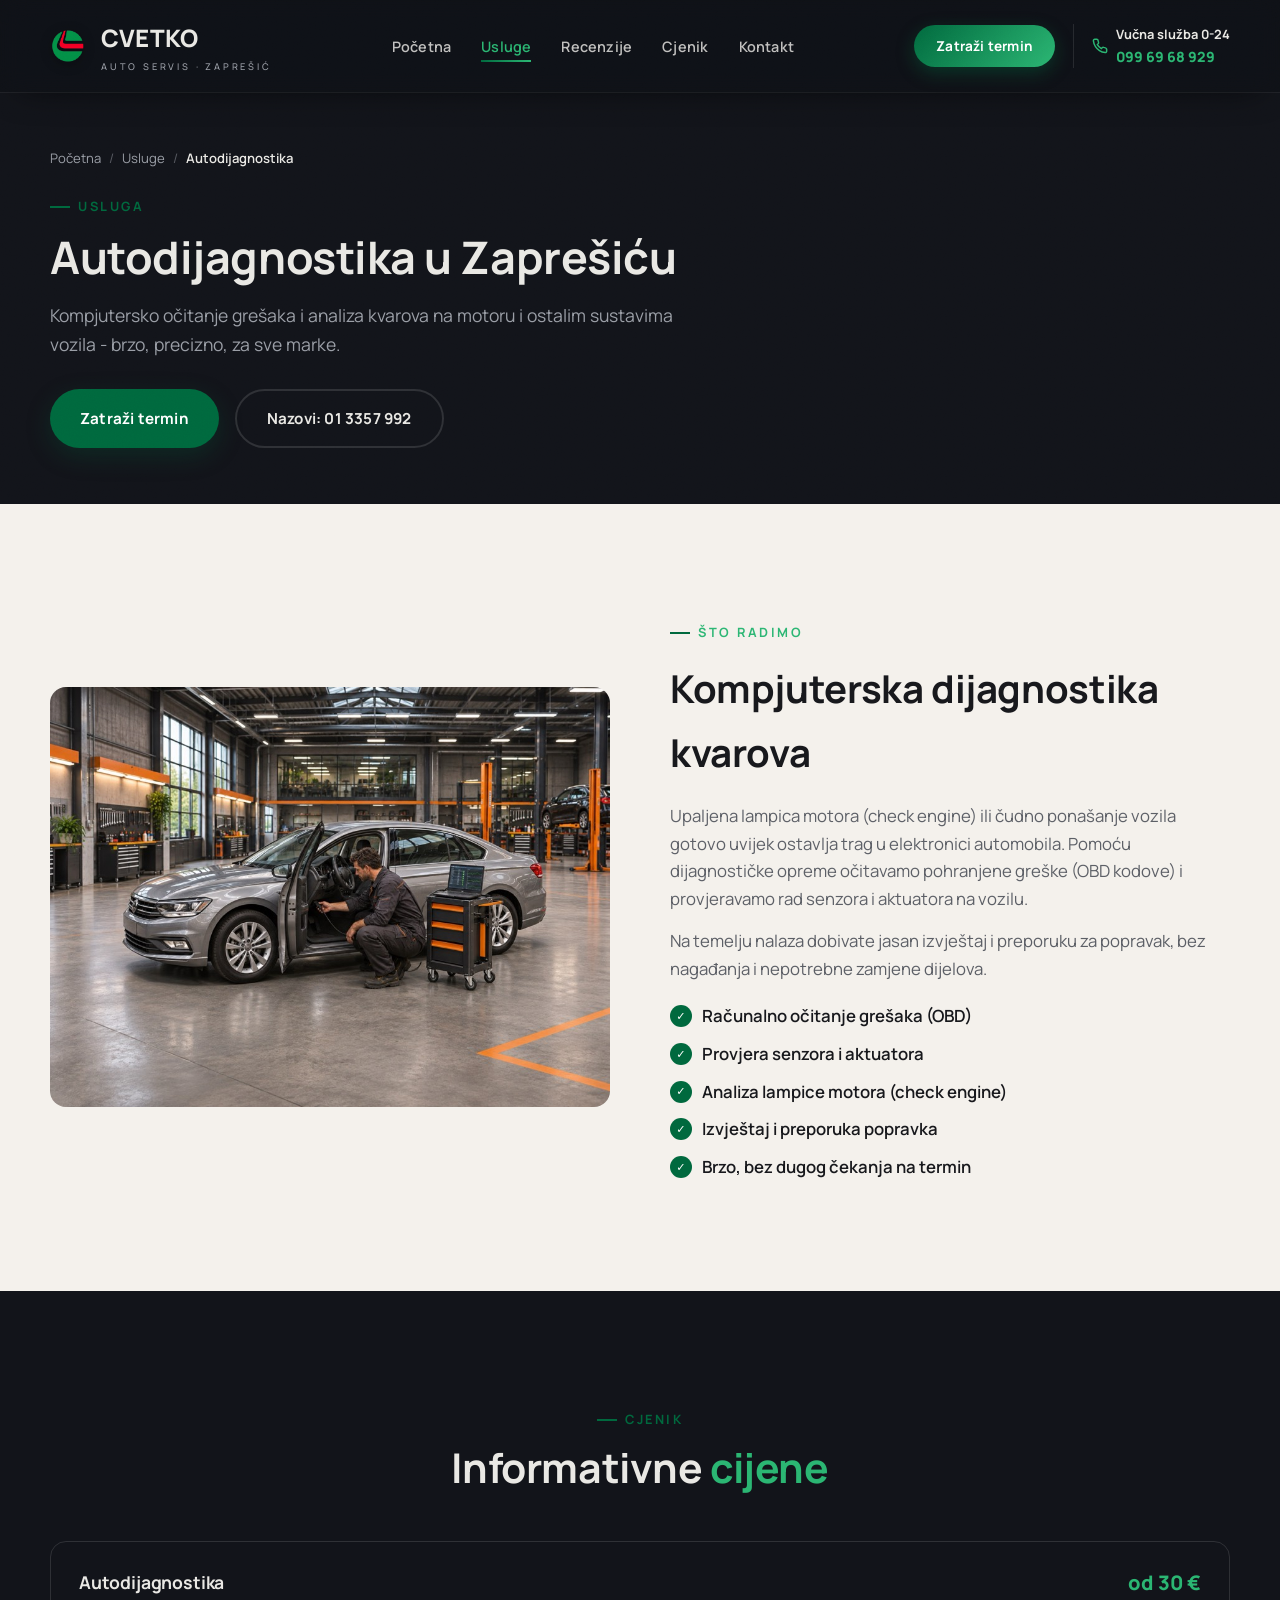
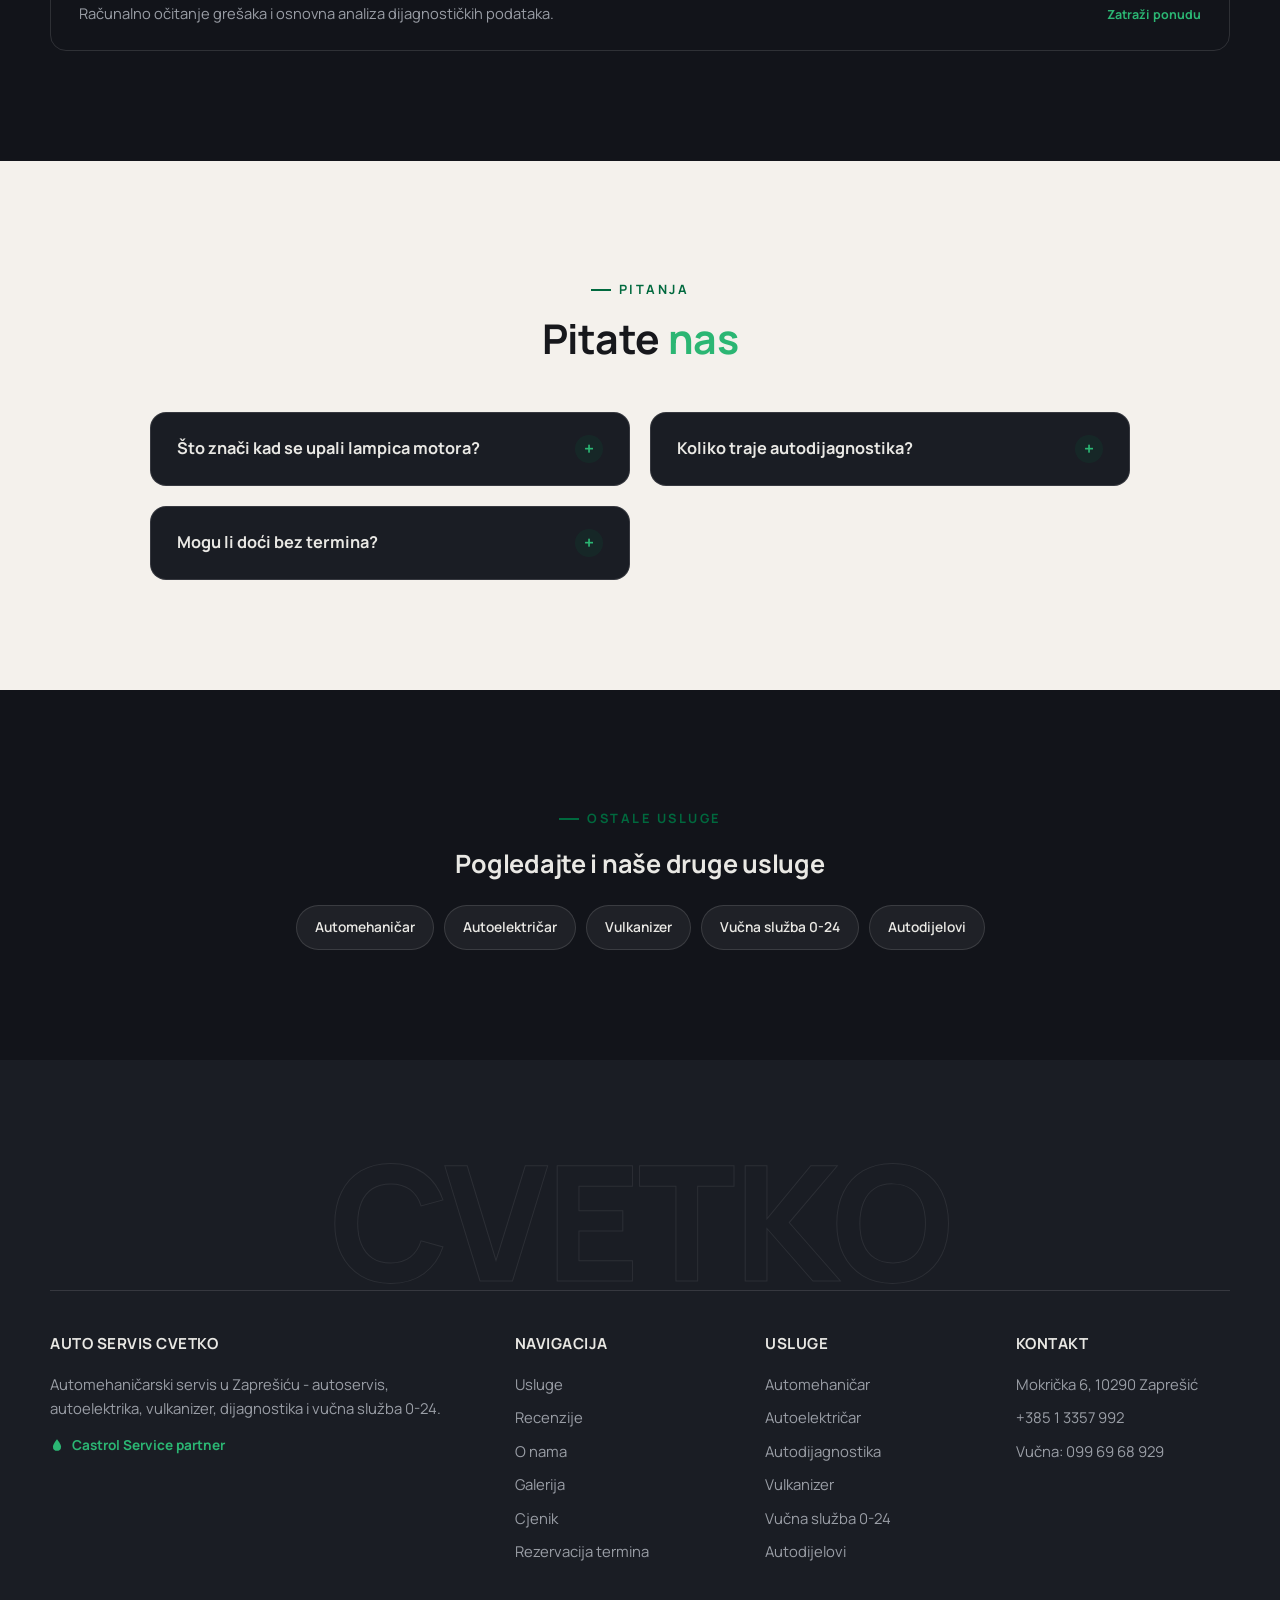
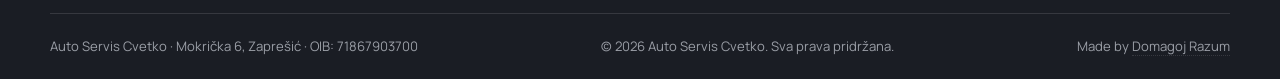
==== usluge/autodijagnostika.html @ 087da863 "Initial commit: Auto Servis Cvetko website" ====
<!DOCTYPE html>
<html lang="hr">
<head>
<meta charset="UTF-8">
<meta name="viewport" content="width=device-width, initial-scale=1.0">
<link rel="icon" type="image/svg+xml" href="../images/favicon.svg">
<title>Autodijagnostika Zaprešić | Auto Servis Cvetko</title>
<meta name="description" content="Autodijagnostika u Zaprešiću - kompjutersko očitanje grešaka i analiza kvarova na motoru i ostalim sustavima vozila. Brzo i precizno, za sve marke.">
<link rel="canonical" href="https://www.autoservis-cvetko.hr/usluge/autodijagnostika.html">
<meta name="theme-color" content="#00693e">
<meta property="og:type" content="website">
<meta property="og:site_name" content="Auto Servis Cvetko">
<meta property="og:locale" content="hr_HR">
<meta property="og:title" content="Autodijagnostika Zaprešić | Auto Servis Cvetko">
<meta property="og:description" content="Kompjutersko očitanje grešaka i analiza kvarova na motoru i ostalim sustavima vozila u Zaprešiću.">
<meta property="og:url" content="https://www.autoservis-cvetko.hr/usluge/autodijagnostika.html">
<meta property="og:image" content="https://www.autoservis-cvetko.hr/images/hero-bg.jpg">
<meta name="twitter:card" content="summary_large_image">
<link rel="preconnect" href="https://fonts.googleapis.com">
<link rel="preconnect" href="https://fonts.gstatic.com" crossorigin>
<link href="https://fonts.googleapis.com/css2?family=Manrope:wght@400;500;600;700;800&display=swap" rel="stylesheet">
<link rel="stylesheet" href="../css/style.css">
<script type="application/ld+json">
{
  "@context": "https://schema.org",
  "@type": "Service",
  "serviceType": "Autodijagnostika",
  "name": "Autodijagnostika Zaprešić",
  "provider": {
    "@type": "AutoRepair",
    "name": "Auto Servis Cvetko",
    "telephone": "+38513357992",
    "address": {
      "@type": "PostalAddress",
      "streetAddress": "Mokrička 6",
      "postalCode": "10290",
      "addressLocality": "Zaprešić",
      "addressRegion": "Zagrebačka županija",
      "addressCountry": "HR"
    }
  },
  "areaServed": "Zaprešić",
  "url": "https://www.autoservis-cvetko.hr/usluge/autodijagnostika.html"
}
</script>
<script type="application/ld+json">
{
  "@context": "https://schema.org",
  "@type": "BreadcrumbList",
  "itemListElement": [
    { "@type": "ListItem", "position": 1, "name": "Početna", "item": "https://www.autoservis-cvetko.hr/" },
    { "@type": "ListItem", "position": 2, "name": "Usluge", "item": "https://www.autoservis-cvetko.hr/#usluge" },
    { "@type": "ListItem", "position": 3, "name": "Autodijagnostika", "item": "https://www.autoservis-cvetko.hr/usluge/autodijagnostika.html" }
  ]
}
</script>
</head>
<body>

<div class="scroll-progress" aria-hidden="true"><span></span></div>

<header class="site-header">
  <nav class="navbar wrap">
    <a href="../index.html#pocetna" class="logo">
      <img src="../images/castrol-logo.png" alt="Castrol" class="mark">
      <span>CVETKO<span class="sub">Auto Servis &middot; Zaprešić</span></span>
    </a>
    <ul class="nav-links">
      <li><a href="../index.html#pocetna">Početna</a></li>
      <li><a href="../index.html#usluge" class="active">Usluge</a></li>
      <li><a href="../index.html#recenzije">Recenzije</a></li>
      <li><a href="../index.html#cjenik">Cjenik</a></li>
      <li><a href="../index.html#kontakt">Kontakt</a></li>
    </ul>
    <div class="nav-cta">
      <a href="../index.html?service=Autodijagnostika#rezervacija" class="nav-cta-btn">Zatraži termin</a>
      <a href="tel:+385996968929" class="phone phone-tow">
        <span class="phone-tow-icon" aria-hidden="true"><svg viewBox="0 0 24 24" fill="none" stroke="currentColor" stroke-width="2.2"><path d="M22 16.9v3a2 2 0 0 1-2.2 2 19.8 19.8 0 0 1-8.6-3.1 19.5 19.5 0 0 1-6-6A19.8 19.8 0 0 1 2.1 4.2 2 2 0 0 1 4.1 2h3a2 2 0 0 1 2 1.7c.1.9.4 1.8.7 2.7a2 2 0 0 1-.5 2.1L8 9.8a16 16 0 0 0 6 6l1.3-1.3a2 2 0 0 1 2.1-.4c.9.3 1.8.6 2.7.7a2 2 0 0 1 1.7 2z"/></svg></span>
        <span class="phone-tow-text">Vučna služba 0-24<small>099 69 68 929</small></span>
      </a>
      <button class="hamburger" aria-label="Meni"><span></span><span></span><span></span></button>
    </div>
  </nav>
</header>

<main>

<section class="sec sec-compact">
  <div class="wrap">
    <nav class="breadcrumb" aria-label="Navigacijski put">
      <a href="../index.html#pocetna">Početna</a><span class="sep">/</span>
      <a href="../index.html#usluge">Usluge</a><span class="sep">/</span>
      <span aria-current="page">Autodijagnostika</span>
    </nav>
    <span class="eyebrow">Usluga</span>
    <h1>Autodijagnostika u Zaprešiću</h1>
    <p class="page-lead">Kompjutersko očitanje grešaka i analiza kvarova na motoru i ostalim sustavima vozila - brzo, precizno, za sve marke.</p>
    <div class="hero-buttons">
      <a href="../index.html?service=Autodijagnostika#rezervacija" class="btn">Zatraži termin</a>
      <a href="tel:+38513357992" class="btn btn-outline">Nazovi: 01 3357 992</a>
    </div>
  </div>
</section>

<section class="sec sec-light">
  <div class="wrap about-grid">
    <div class="about-media">
      <img src="../images/gallery-4.jpg" alt="Kompjuterska autodijagnostika vozila u Auto Servisu Cvetko" loading="lazy" width="900" height="675">
    </div>
    <div class="about-text">
      <span class="eyebrow">Što radimo</span>
      <h2>Kompjuterska dijagnostika kvarova</h2>
      <p>Upaljena lampica motora (check engine) ili čudno ponašanje vozila gotovo uvijek ostavlja trag u elektronici automobila. Pomoću dijagnostičke opreme očitavamo pohranjene greške (OBD kodove) i provjeravamo rad senzora i aktuatora na vozilu.</p>
      <p>Na temelju nalaza dobivate jasan izvještaj i preporuku za popravak, bez nagađanja i nepotrebne zamjene dijelova.</p>
      <ul class="about-list">
        <li>Računalno očitanje grešaka (OBD)</li>
        <li>Provjera senzora i aktuatora</li>
        <li>Analiza lampice motora (check engine)</li>
        <li>Izvještaj i preporuka popravka</li>
        <li>Brzo, bez dugog čekanja na termin</li>
      </ul>
    </div>
  </div>
</section>

<section class="sec">
  <div class="wrap">
    <div class="sec-h">
      <span class="eyebrow">Cjenik</span>
      <h2>Informativne <span class="serif">cijene</span></h2>
    </div>
    <div class="price-list">
      <div class="price-row">
        <div><h4>Autodijagnostika</h4><p>Računalno očitanje grešaka i osnovna analiza dijagnostičkih podataka.</p></div>
        <div class="price-col"><div class="price">od 30 €</div><a href="../index.html?service=Autodijagnostika#rezervacija" class="price-cta">Zatraži ponudu</a></div>
      </div>
    </div>
  </div>
</section>

<section class="sec sec-light">
  <div class="wrap">
    <div class="sec-h">
      <span class="eyebrow">Pitanja</span>
      <h2>Pitate <span class="serif">nas</span></h2>
    </div>
    <div class="faq">
      <details>
        <summary>Što znači kad se upali lampica motora?</summary>
        <p>Lampica motora (check engine) ukazuje na pohranjenu grešku u elektronici vozila - uzrok može biti od manje greške senzora do ozbiljnijeg kvara. Dijagnostika otkriva točan razlog.</p>
      </details>
      <details>
        <summary>Koliko traje autodijagnostika?</summary>
        <p>Osnovno očitanje grešaka traje tipično 20-30 minuta, ovisno o vozilu i opsegu provjere.</p>
      </details>
      <details>
        <summary>Mogu li doći bez termina?</summary>
        <p>Preporučujemo prethodno zakazivanje telefonski na +385 1 3357 992 kako bismo vam osigurali termin bez čekanja.</p>
      </details>
    </div>
  </div>
</section>

<section class="sec text-center">
  <div class="wrap">
    <span class="eyebrow">Ostale usluge</span>
    <h2 style="margin-bottom:20px;">Pogledajte i naše druge usluge</h2>
    <div class="tag-links center">
      <a href="automehanicar.html">Automehaničar</a>
      <a href="autoelektricar.html">Autoelektričar</a>
      <a href="vulkanizer.html">Vulkanizer</a>
      <a href="vucna-sluzba.html">Vučna služba 0-24</a>
      <a href="autodijelovi.html">Autodijelovi</a>
    </div>
  </div>
</section>

</main>

<footer class="site-footer">
  <p class="footer-watermark" aria-hidden="true">CVETKO</p>
  <div class="wrap footer-grid">
    <div>
      <h4>Auto Servis Cvetko</h4>
      <p>Automehaničarski servis u Zaprešiću - autoservis, autoelektrika, vulkanizer, dijagnostika i vučna služba 0-24.</p>
      <div class="footer-castrol">
        <span class="castrol-dot" aria-hidden="true"><svg viewBox="0 0 24 24" fill="currentColor"><path d="M12 2C12 2 5 10.5 5 15a7 7 0 0 0 14 0c0-4.5-7-13-7-13z"/></svg></span>
        Castrol Service partner
      </div>
    </div>
    <div>
      <h4>Navigacija</h4>
      <ul>
        <li><a href="../index.html#usluge">Usluge</a></li>
        <li><a href="../index.html#recenzije">Recenzije</a></li>
        <li><a href="../index.html#o-nama">O nama</a></li>
        <li><a href="../index.html#galerija">Galerija</a></li>
        <li><a href="../index.html#cjenik">Cjenik</a></li>
        <li><a href="../index.html#rezervacija">Rezervacija termina</a></li>
      </ul>
    </div>
    <div>
      <h4>Usluge</h4>
      <ul>
        <li><a href="automehanicar.html">Automehaničar</a></li>
        <li><a href="autoelektricar.html">Autoelektričar</a></li>
        <li><a href="autodijagnostika.html">Autodijagnostika</a></li>
        <li><a href="vulkanizer.html">Vulkanizer</a></li>
        <li><a href="vucna-sluzba.html">Vučna služba 0-24</a></li>
        <li><a href="autodijelovi.html">Autodijelovi</a></li>
      </ul>
    </div>
    <div>
      <h4>Kontakt</h4>
      <ul>
        <li>Mokrička 6, 10290 Zaprešić</li>
        <li><a href="tel:+38513357992">+385 1 3357 992</a></li>
        <li>Vučna: <a href="tel:+385996968929">099 69 68 929</a></li>
      </ul>
    </div>
  </div>
  <div class="wrap footer-bottom">
    <span>Auto Servis Cvetko · Mokrička 6, Zaprešić · OIB: 71867903700</span>
    <span>&copy; 2026 Auto Servis Cvetko. Sva prava pridržana.</span>
    <span class="footer-credit">Made by <a href="https://www.linkedin.com/in/domagojrazum/" target="_blank" rel="noopener">Domagoj Razum</a></span>
  </div>
</footer>

<div class="callbar">
  <a class="call" href="tel:+38513357992">
    <svg viewBox="0 0 24 24" fill="none" stroke="currentColor" stroke-width="2.2"><path d="M22 16.9v3a2 2 0 0 1-2.2 2 19.8 19.8 0 0 1-8.6-3.1 19.5 19.5 0 0 1-6-6A19.8 19.8 0 0 1 2.1 4.2 2 2 0 0 1 4.1 2h3a2 2 0 0 1 2 1.7c.1.9.4 1.8.7 2.7a2 2 0 0 1-.5 2.1L8 9.8a16 16 0 0 0 6 6l1.3-1.3a2 2 0 0 1 2.1-.4c.9.3 1.8.6 2.7.7a2 2 0 0 1 1.7 2z"/></svg>
    Pozovi
  </a>
  <a href="https://www.google.com/maps?q=Mokri%C4%8Dka+6,+10290+Zapre%C5%A1i%C4%87" target="_blank" rel="noopener">
    <svg viewBox="0 0 24 24" fill="none" stroke="currentColor" stroke-width="2.2"><path d="M20 10c0 6-8 12-8 12S4 16 4 10a8 8 0 0 1 16 0z"/><circle cx="12" cy="10" r="3"/></svg>
    Karta
  </a>
</div>

<button class="back-to-top" id="back-to-top" aria-label="Povratak na vrh stranice" hidden>
  <svg viewBox="0 0 24 24" fill="none" stroke="currentColor" stroke-width="2.4"><path d="M12 19V5M5 12l7-7 7 7"/></svg>
</button>

<script src="../js/main.js"></script>
</body>
</html>
---- css/style.css ----
/* ===== Reset & tokens ===== */
* { margin: 0; padding: 0; box-sizing: border-box; }

:root {
  --ink: #12141a;
  --ink-2: #1a1d24;
  --ink-3: #242831;
  --paper: #f4f1ec;
  --paper-2: #ebe6dc;
  --orange: #00693e;
  --orange-2: #2bb673;
  --text: #e9e8e4;
  --text-soft: #9a9ea6;
  --text-dark: #17181c;
  --text-dark-soft: #5c5f66;
  --line-dark: rgba(255,255,255,.12);
  --line-light: rgba(20,22,26,.12);
  --castrol-green: #00693e;
  --castrol-green-2: #2bb673;
  --f-sans: 'Manrope', system-ui, -apple-system, 'Segoe UI', sans-serif;
  --wrap: min(1180px, 100% - 40px);
  --r: 16px;
}

html {
  scroll-behavior: smooth;
  overflow-x: clip;
}
@media (prefers-reduced-motion: reduce) {
  html { scroll-behavior: auto; }
  *, *::before, *::after { animation: none !important; transition: none !important; }
}

body {
  margin: 0;
  background: var(--ink);
  color: var(--text);
  font: 400 1.05rem/1.65 var(--f-sans);
  overflow-x: clip;
  position: relative;
}

/* grain texture overlay */
body::before {
  content: "";
  position: fixed;
  inset: 0;
  pointer-events: none;
  z-index: 200;
  opacity: 0.045;
  mix-blend-mode: overlay;
  background-image: url("data:image/svg+xml,%3Csvg xmlns='http://www.w3.org/2000/svg' width='160' height='160'%3E%3Cfilter id='n'%3E%3CfeTurbulence type='fractalNoise' baseFrequency='.85' numOctaves='2' stitchTiles='stitch'/%3E%3C/filter%3E%3Crect width='100%25' height='100%25' filter='url(%23n)'/%3E%3C/svg%3E");
}

img { max-width: 100%; height: auto; display: block; }
a { color: inherit; text-decoration: none; }
ul { list-style: none; }
h1, h2, h3, h4 { font-family: var(--f-sans); font-weight: 700; letter-spacing: -0.01em; }
h1 { font-size: clamp(2rem, 5.5vw, 2.8rem); line-height: 1.15; }
:focus-visible { outline: 3px solid var(--orange); outline-offset: 3px; border-radius: 4px; }

.serif { font-family: var(--f-sans); font-style: normal; font-weight: 700; color: var(--orange-2); }

.wrap { width: var(--wrap); margin-inline: auto; }

.sec { padding: 110px 0; position: relative; }
.sec-compact { padding: 56px 0; }
.sec-light { background: var(--paper); color: var(--text-dark); }

.eyebrow {
  display: inline-flex;
  align-items: center;
  gap: 8px;
  color: var(--orange);
  font-size: 0.8rem;
  font-weight: 700;
  letter-spacing: 2.5px;
  text-transform: uppercase;
  margin-bottom: 14px;
}
.eyebrow::before {
  content: "";
  width: 20px; height: 2px;
  background: var(--orange);
  display: inline-block;
}

.sec-h { max-width: 640px; margin: 0 auto 50px; text-align: center; }
.sec-h h2 { font-size: clamp(1.9rem, 3.2vw, 2.6rem); line-height: 1.15; }
.sec-h p { color: var(--text-soft); margin-top: 14px; font-size: 1.05rem; }
.sec-light .sec-h p { color: var(--text-dark-soft); }

.btn {
  display: inline-flex;
  align-items: center;
  gap: 8px;
  padding: 15px 30px;
  border-radius: 100px;
  background: var(--orange);
  color: #fff;
  font-weight: 700;
  font-size: 0.95rem;
  letter-spacing: 0.2px;
  border: none;
  cursor: pointer;
  transition: transform 0.2s ease, background 0.2s ease, box-shadow 0.2s ease;
  box-shadow: 0 8px 24px rgba(0,105,62,0.25);
}
.btn:hover { background: var(--orange-2); transform: translateY(-3px); box-shadow: 0 12px 28px rgba(0,105,62,0.35); }
.btn-outline {
  background: transparent;
  border: 2px solid var(--line-dark);
  color: var(--text);
  box-shadow: none;
}
.btn-outline:hover { background: rgba(255,255,255,0.06); border-color: var(--orange); transform: translateY(-3px); box-shadow: none; }
.sec-light .btn-outline { border-color: var(--line-light); color: var(--text-dark); }
.sec-light .btn-outline:hover { background: rgba(0,0,0,0.04); }

/* ===== Reveal animation ===== */
.reveal { opacity: 0; transform: translateY(26px); transition: opacity 0.7s ease, transform 0.7s ease; }
.reveal.is-visible { opacity: 1; transform: translateY(0); }
.reveal-stagger > * { opacity: 0; transform: translateY(22px); transition: opacity 0.6s ease, transform 0.6s ease; }
.reveal-stagger.is-visible > * { opacity: 1; transform: translateY(0); }
.reveal-stagger.is-visible > *:nth-child(1) { transition-delay: 0.02s; }
.reveal-stagger.is-visible > *:nth-child(2) { transition-delay: 0.08s; }
.reveal-stagger.is-visible > *:nth-child(3) { transition-delay: 0.14s; }
.reveal-stagger.is-visible > *:nth-child(4) { transition-delay: 0.2s; }
.reveal-stagger.is-visible > *:nth-child(5) { transition-delay: 0.26s; }
.reveal-stagger.is-visible > *:nth-child(6) { transition-delay: 0.32s; }
.reveal-stagger.is-visible > *:nth-child(7) { transition-delay: 0.38s; }

/* ===== Header ===== */
header.site-header {
  position: sticky;
  top: 0;
  z-index: 100;
  background: rgba(15,17,22,0.78);
  backdrop-filter: blur(14px) saturate(140%);
  -webkit-backdrop-filter: blur(14px) saturate(140%);
  box-shadow: 0 1px 0 rgba(255,255,255,0.06), 0 16px 32px -20px rgba(0,0,0,0.65);
}
section[id] { scroll-margin-top: 84px; }
.navbar { display: flex; align-items: center; justify-content: space-between; padding: 18px 0; gap: 20px; }
.logo { display: flex; align-items: center; gap: 13px; font-size: 1.5rem; font-weight: 800; letter-spacing: 0.2px; flex-shrink: 0; transition: opacity 0.2s ease; }
.logo:hover { opacity: 0.88; }
.logo .mark {
  width: 38px; height: 38px;
  object-fit: contain;
  flex-shrink: 0;
  filter: drop-shadow(0 2px 6px rgba(0,0,0,0.35));
}
.logo .sub { display: block; font-size: 0.58rem; letter-spacing: 2.8px; color: var(--text-soft); font-weight: 500; text-transform: uppercase; margin-top: 1px; }

@media (max-width: 400px) {
  .logo { gap: 10px; font-size: 1.25rem; }
  .logo .sub { display: none; }
}

.nav-links { display: flex; gap: 30px; flex-wrap: nowrap; }
.nav-links a {
  font-weight: 600; font-size: 0.9rem;
  letter-spacing: 0.2px;
  position: relative; padding: 6px 0; color: rgba(233,232,228,0.82);
  white-space: nowrap;
  transition: color 0.2s ease;
}
.nav-links a:hover { color: var(--text); }
.nav-links a::after {
  content: ""; position: absolute; left: 0; bottom: 0; height: 2px; width: 0;
  background: linear-gradient(90deg, var(--orange), var(--orange-2)); transition: width 0.25s ease;
}
.nav-links a:hover::after, .nav-links a.active::after { width: 100%; }
.nav-links a.active { color: var(--orange-2); }

.nav-cta { display: flex; align-items: center; gap: 18px; }
.nav-cta .phone { font-weight: 700; font-size: 0.8rem; white-space: nowrap; }
.nav-cta .phone small { display: block; color: var(--text-soft); font-weight: 400; font-size: 0.68rem; }
.nav-cta .phone-tow {
  display: inline-flex; align-items: center; gap: 8px;
  padding-left: 18px;
  border-left: 1px solid rgba(255,255,255,0.1);
}
.nav-cta .phone-tow-icon {
  display: inline-flex; width: 16px; height: 16px; color: var(--orange-2); flex-shrink: 0;
}
.nav-cta .phone-tow-icon svg { width: 100%; height: 100%; }
.nav-cta .phone-tow-text { text-align: left; }
.nav-cta .phone-tow small { color: var(--orange-2); font-weight: 800; font-size: 0.88rem; }

.hamburger { display: none; flex-direction: column; gap: 5px; cursor: pointer; background: none; border: none; padding: 10px; margin: -10px; }
.hamburger span { width: 24px; height: 2px; background: var(--text); border-radius: 2px; transition: transform 0.2s ease, opacity 0.2s ease; }
.hamburger.open span:nth-child(1) { transform: translateY(7px) rotate(45deg); }
.hamburger.open span:nth-child(2) { opacity: 0; }
.hamburger.open span:nth-child(3) { transform: translateY(-7px) rotate(-45deg); }

/* ===== Scroll progress & nav highlight ===== */
.scroll-progress {
  position: fixed; top: 0; left: 0; right: 0;
  height: 3px; z-index: 300;
  pointer-events: none;
}
.scroll-progress span {
  display: block; height: 100%; width: 0%;
  background: linear-gradient(90deg, var(--orange), var(--orange-2));
  transition: width 0.1s linear;
}
.nav-cta-btn {
  background: linear-gradient(135deg, var(--orange), var(--orange-2));
  color: #fff;
  padding: 10px 22px;
  border-radius: 100px;
  font-size: 0.85rem;
  font-weight: 700;
  letter-spacing: 0.2px;
  white-space: nowrap;
  box-shadow: 0 6px 18px rgba(0,105,62,0.4);
  transition: box-shadow 0.25s ease, transform 0.2s ease;
}
.nav-cta-btn:hover { box-shadow: 0 10px 24px rgba(0,105,62,0.5); transform: translateY(-2px); }

/* ===== Trust strip (marquee) ===== */
.trust-strip {
  display: flex;
  background: var(--ink-2);
  border-bottom: 1px solid rgba(255,255,255,0.05);
  overflow: hidden;
}
.trust-track {
  display: flex;
  padding: 12px 0;
  will-change: transform;
}
.trust-group { display: flex; flex-shrink: 0; }
.trust-track span {
  color: var(--text-soft);
  font-size: 0.85rem;
  font-weight: 600;
  letter-spacing: 0.3px;
  white-space: nowrap;
  margin-right: 48px;
}

/* ===== Back to top ===== */
.back-to-top {
  position: fixed;
  right: 24px; bottom: 90px;
  z-index: 140;
  width: 48px; height: 48px;
  border-radius: 50%;
  background: var(--orange);
  color: #fff;
  border: none;
  display: flex; align-items: center; justify-content: center;
  cursor: pointer;
  box-shadow: 0 10px 24px rgba(0,105,62,0.35);
  opacity: 0; transform: translateY(12px);
  transition: opacity 0.25s ease, transform 0.25s ease, background 0.2s ease;
}
.back-to-top.visible { opacity: 1; transform: translateY(0); }
.back-to-top:hover { background: var(--orange-2); }
.back-to-top svg { width: 20px; height: 20px; }

/* ===== Lightbox ===== */
.lightbox {
  position: fixed; inset: 0; z-index: 400;
  display: flex; align-items: center; justify-content: center;
  padding: 40px;
}
.lightbox[hidden] { display: none; }
.lightbox-backdrop { position: absolute; inset: 0; background: rgba(10,11,14,0.9); }
.lightbox-content {
  position: relative; z-index: 1;
  max-width: 900px; width: 100%;
  background: var(--ink-2);
  border-radius: var(--r);
  overflow: hidden;
  border: 1px solid var(--line-dark);
}
.lightbox-content img { width: 100%; max-height: 70vh; object-fit: cover; }
.lightbox-caption { padding: 16px 20px; color: var(--text); font-weight: 700; }
.lightbox-close {
  position: absolute; top: 12px; right: 12px; z-index: 2;
  width: 36px; height: 36px; border-radius: 50%;
  background: rgba(0,0,0,0.5); color: #fff; border: none;
  font-size: 1.3rem; line-height: 1; cursor: pointer;
}
.lightbox-close:hover { background: var(--orange); }

/* ===== Hero ===== */
.hero {
  position: relative;
  padding: 72px 0 110px;
  overflow: hidden;
  background:
    radial-gradient(ellipse 900px 600px at 80% -10%, rgba(0,105,62,0.18), transparent 60%),
    linear-gradient(90deg, rgba(11,11,13,0.6) 0%, rgba(11,11,13,0.5) 20%, rgba(11,11,13,0.36) 38%, rgba(11,11,13,0.22) 55%, rgba(11,11,13,0.1) 72%, rgba(11,11,13,0.02) 88%, rgba(11,11,13,0) 100%),
    url('../images/hero-bg.jpg') center / cover no-repeat;
}
.hero-content .eyebrow, .hero h1, .hero p.lead { text-shadow: 0 2px 16px rgba(0,0,0,0.55); }
.hero::before {
  content: "";
  position: absolute;
  left: 0; right: 0; bottom: 0;
  height: 220px;
  background: linear-gradient(180deg, transparent, var(--ink));
  pointer-events: none;
}
.hero::after {
  content: "";
  position: absolute;
  right: -120px; top: -120px;
  width: 500px; height: 500px;
  border: 1px solid var(--line-dark);
  border-radius: 50%;
  animation: hero-spin 40s linear infinite;
}
@keyframes hero-spin {
  from { transform: rotate(0deg); }
  to { transform: rotate(360deg); }
}
.hero .wrap { position: relative; z-index: 1; }
.hero-content { max-width: 720px; }
.hero h1 { font-size: clamp(2.4rem, 5.4vw, 4.2rem); line-height: 1.08; }
.hero p.lead { color: var(--text-soft); max-width: 540px; margin: 22px 0 36px; font-size: 1.15rem; }
.hero-buttons { display: flex; gap: 16px; flex-wrap: wrap; }

.hero-badges {
  display: flex;
  flex-wrap: wrap;
  align-items: center;
  gap: 12px;
  margin-bottom: 26px;
}
.rating-pill {
  display: inline-flex;
  align-items: center;
  gap: 10px;
  background: rgba(255,255,255,0.06);
  border: 1px solid var(--line-dark);
  border-radius: 100px;
  padding: 9px 18px;
  font-size: 0.88rem;
  color: var(--text-soft);
  backdrop-filter: blur(4px);
}
.rating-pill .stars { color: var(--orange-2); letter-spacing: 1px; font-size: 0.85rem; }
.rating-pill strong { color: #fff; font-size: 1rem; }

.castrol-dot {
  display: inline-flex;
  width: 14px; height: 14px;
  color: var(--castrol-green-2);
  flex-shrink: 0;
}
.castrol-dot svg { width: 100%; height: 100%; }

/* ===== Services ===== */
.services-grid { display: grid; grid-template-columns: repeat(3, 1fr); gap: 22px; }
.service-card {
  background: var(--ink-2);
  border: 1px solid var(--line-dark);
  border-radius: var(--r);
  padding: 32px 28px;
  transition: transform 0.25s ease, border-color 0.25s ease, background 0.25s ease;
}
.service-card:hover { transform: translateY(-6px); border-color: rgba(0,105,62,0.4); background: var(--ink-3); }
.service-card .icon {
  width: 52px; height: 52px;
  display: flex; align-items: center; justify-content: center;
  border-radius: 14px;
  background: rgba(0,105,62,0.12);
  color: var(--orange-2);
  font-size: 1.5rem;
  margin-bottom: 18px;
}
.service-card .icon svg { width: 26px; height: 26px; }
.service-card h3 { font-size: 1.15rem; margin-bottom: 10px; }
.service-card p { color: var(--text-soft); font-size: 0.96rem; }
.service-cta {
  display: inline-flex; align-items: center; gap: 6px;
  margin-top: 18px;
  font-weight: 700; font-size: 0.88rem;
  color: var(--orange-2);
}
.service-cta span { transition: transform 0.2s ease; }
.service-cta:hover { color: var(--text); }
.service-cta:hover span { transform: translateX(4px); }
.service-cta-call { color: var(--orange-2); }

/* ===== About ===== */
.about-grid { display: grid; grid-template-columns: 1fr 1fr; gap: 60px; align-items: center; }
.about-media { position: relative; }
.about-media img { border-radius: var(--r); }
.about-media .badge {
  position: absolute; bottom: -24px; left: -24px;
  background: var(--orange);
  color: #fff;
  padding: 18px 22px;
  border-radius: var(--r);
  font-weight: 800;
  box-shadow: 0 16px 32px rgba(0,105,62,0.3);
}
.about-media .badge .n { font-size: 1.6rem; display: block; }
.about-media .badge small { font-weight: 500; font-size: 0.72rem; text-transform: uppercase; letter-spacing: 0.5px; opacity: 0.9; }

.about-text .eyebrow { color: var(--orange-2); }
.about-text h2 { font-size: clamp(1.8rem, 3vw, 2.4rem); margin-bottom: 18px; }
.about-text p { color: var(--text-dark-soft); margin-bottom: 14px; }
.about-list { margin-top: 20px; display: grid; gap: 10px; }
.about-list li { display: flex; align-items: center; gap: 10px; font-weight: 600; color: var(--text-dark); }
.about-list li::before {
  content: "✓"; width: 22px; height: 22px; border-radius: 50%;
  background: var(--orange); color: #fff; font-size: 0.7rem;
  display: flex; align-items: center; justify-content: center; flex-shrink: 0;
}

/* ===== Gallery ===== */
.gallery-grid { display: grid; grid-template-columns: repeat(3, 1fr); gap: 18px; }
.gallery-item { border-radius: var(--r); overflow: hidden; position: relative; border: 1px solid var(--line-dark); cursor: pointer; }
.gallery-item img { width: 100%; height: 240px; object-fit: cover; transition: transform 0.4s ease; }
.gallery-item:hover img { transform: scale(1.06); }
.gallery-caption {
  position: absolute; bottom: 0; left: 0; right: 0;
  background: linear-gradient(to top, rgba(0,0,0,0.8), transparent);
  color: #fff; padding: 16px; font-weight: 700; font-size: 0.92rem;
}

/* ===== Reviews ===== */
.review-carousel { max-width: 1000px; margin: 0 auto; }
.review-cta { text-align: center; margin-top: 32px; }
.review-track {
  display: flex; gap: 20px; overflow-x: auto;
  scroll-snap-type: x mandatory; scroll-behavior: smooth;
  -webkit-overflow-scrolling: touch;
  padding-bottom: 4px; -ms-overflow-style: none; scrollbar-width: none;
}
.review-track::-webkit-scrollbar { display: none; }
.review-slide {
  flex: 0 0 320px; scroll-snap-align: start;
  background: var(--ink-2); border: 1px solid var(--line-dark);
  border-radius: var(--r); padding: 20px 28px;
  display: flex; flex-direction: column;
}
.review-slide .review-stars { color: var(--orange-2); letter-spacing: 2px; margin-bottom: 14px; font-size: 1rem; }
.review-slide .review-text { color: var(--text-soft); font-size: 0.94rem; line-height: 1.6; margin-bottom: 16px; flex-grow: 1; }
.review-slide .review-author { display: flex; align-items: center; gap: 12px; }
.review-slide .review-avatar {
  width: 38px; height: 38px; border-radius: 50%;
  color: #fff;
  display: flex; align-items: center; justify-content: center;
  font-weight: 800; font-size: 0.95rem; flex-shrink: 0;
}
.review-slide .review-author strong { display: block; font-size: 0.92rem; }
.review-slide .review-date { display: block; color: var(--text-soft); font-size: 0.78rem; }
.review-controls { display: flex; align-items: center; justify-content: center; gap: 16px; margin-top: 22px; }
.review-arrow {
  width: 38px; height: 38px; border-radius: 50%;
  border: 1px solid var(--line-dark); background: transparent;
  color: var(--text); cursor: pointer; font-size: 1.2rem;
  display: flex; align-items: center; justify-content: center;
  transition: background 0.2s ease;
}
.review-arrow:hover { background: var(--ink-2); }
.review-dots { display: flex; gap: 8px; }
.review-dots button {
  width: 8px; height: 8px; border-radius: 50%; padding: 0;
  border: none; background: var(--line-dark); cursor: pointer;
  transition: all 0.2s ease;
}
.review-dots button.active { background: var(--orange-2); width: 22px; border-radius: 4px; }

/* ===== Pricing ===== */
.price-list { display: flex; flex-direction: column; border: 1px solid var(--line-dark); border-radius: var(--r); overflow: hidden; }
.price-row {
  display: grid; grid-template-columns: 1fr auto;
  align-items: center; gap: 16px;
  padding: 24px 28px;
  border-bottom: 1px solid var(--line-dark);
  transition: background 0.2s ease;
}
.price-row:last-child { border-bottom: none; }
.price-row:hover { background: var(--ink-2); }
.price-row:hover h4 { color: var(--text); }
.price-row h4 { font-size: 1.1rem; margin-bottom: 4px; }
.price-row p { color: var(--text-soft); font-size: 0.92rem; }
.price-col { display: flex; flex-direction: column; align-items: flex-end; gap: 6px; }
.price-row .price { font-size: 1.25rem; font-weight: 800; color: var(--orange-2); white-space: nowrap; }
.price-cta { font-size: 0.78rem; font-weight: 700; color: var(--orange-2); white-space: nowrap; }
.price-cta:hover { text-decoration: underline; }
.price-note { text-align: center; color: var(--text-soft); margin-top: 24px; font-size: 0.9rem; }
.sec-light .price-row p { color: var(--text-dark-soft); }
.sec-light .price-row:hover { background: #3c4049; }
.sec-light .price-row:hover p { color: var(--text-soft); }
.sec-light .price-row .price { color: var(--orange); }
.sec-light .price-cta { color: var(--orange); }
.sec-light .price-row:hover .price,
.sec-light .price-row:hover .price-cta { color: var(--orange-2); }
.sec-light .price-note { color: var(--text-dark-soft); }

/* ===== Service sub-page header ===== */
.page-lead { color: var(--text-soft); max-width: 640px; margin: 18px 0 30px; font-size: 1.1rem; }
.sec-light .page-lead { color: var(--text-dark-soft); }
.text-center { text-align: center; }
.tag-links.center { justify-content: center; }

/* ===== Breadcrumb (service sub-pages) ===== */
.breadcrumb {
  display: flex; align-items: center; gap: 8px; flex-wrap: wrap;
  font-size: 0.82rem; color: var(--text-soft); margin-bottom: 18px;
}
.breadcrumb a { color: var(--text-soft); }
.breadcrumb a:hover { color: var(--orange-2); }
.breadcrumb .sep { opacity: 0.5; }
.breadcrumb [aria-current] { color: var(--text); font-weight: 600; }

/* ===== Related services (internal linking) ===== */
.tag-links { display: flex; flex-wrap: wrap; gap: 10px; margin-top: 10px; }
.tag-links a {
  background: rgba(255,255,255,0.06); border: 1px solid var(--line-dark);
  border-radius: 100px; padding: 10px 18px; font-size: 0.86rem; font-weight: 600;
  color: var(--text); transition: background 0.2s ease, border-color 0.2s ease, color 0.2s ease;
}
.tag-links a:hover { background: rgba(0,105,62,0.12); border-color: var(--orange); color: var(--orange-2); }
.sec-light .tag-links a { background: rgba(0,0,0,0.04); border-color: var(--line-light); color: var(--text-dark); }
.sec-light .tag-links a:hover { background: rgba(0,105,62,0.08); border-color: var(--orange); color: var(--orange); }

.service-card h3 a { color: inherit; }
.service-card h3 a:hover { color: var(--orange-2); }

/* ===== FAQ ===== */
.faq { display: grid; grid-template-columns: 1fr 1fr; gap: 20px; max-width: 980px; margin: 0 auto; align-items: start; }
.faq-col { display: grid; gap: 14px; }
.faq details {
  background: var(--ink-2);
  border: 1px solid var(--line-dark);
  border-radius: var(--r);
  padding: 22px 26px;
}
.faq summary {
  cursor: pointer;
  font-weight: 700;
  font-size: 1.02rem;
  color: var(--text);
  list-style: none;
  display: flex;
  justify-content: space-between;
  align-items: center;
  gap: 12px;
}
.faq summary::-webkit-details-marker { display: none; }
.faq summary::after {
  content: "+";
  flex-shrink: 0;
  width: 28px; height: 28px;
  border-radius: 50%;
  background: rgba(0,105,62,0.14);
  color: var(--orange-2);
  display: flex; align-items: center; justify-content: center;
  font-size: 1.1rem;
  transition: transform 0.25s ease;
}
.faq details[open] summary::after { transform: rotate(45deg); }
.faq details p { color: var(--text-soft); margin-top: 14px; font-size: 0.96rem; }
.faq details p a { color: var(--orange-2); font-weight: 600; }
.faq details p a:hover { text-decoration: underline; }

/* ===== Booking form ===== */
.booking-form { max-width: 760px; margin: 0 auto; }
.form-row { display: grid; grid-template-columns: 1fr 1fr; gap: 14px; }
.field-more { margin: 4px 0 16px; }
.field-more summary {
  cursor: pointer;
  list-style: none;
  display: inline-flex; align-items: center; gap: 8px;
  font-weight: 700; font-size: 0.92rem;
  color: var(--orange);
  padding: 4px 0;
}
.field-more summary::-webkit-details-marker { display: none; }
.field-more-icon {
  width: 22px; height: 22px;
  display: flex; align-items: center; justify-content: center;
  border-radius: 50%;
  background: rgba(0,105,62,0.1);
  font-size: 0.95rem;
  transition: transform 0.25s ease;
}
.field-more[open] .field-more-icon { transform: rotate(45deg); }
.field-more .form-row { margin-top: 12px; }
.field { margin-bottom: 8px; display: flex; flex-direction: column; gap: 5px; }
.field label { font-weight: 700; font-size: 0.9rem; color: var(--text-dark); }
.field .req { color: var(--orange); }
.field input, .field select, .field textarea {
  font: inherit;
  padding: 11px 14px;
  border-radius: 10px;
  border: 1.5px solid var(--line-light);
  background: #fff;
  color: var(--text-dark);
  transition: border-color 0.2s ease, box-shadow 0.2s ease;
}
.field input:focus, .field select:focus, .field textarea:focus {
  outline: none;
  border-color: var(--orange);
  box-shadow: 0 0 0 4px rgba(0,105,62,0.15);
}
.field textarea { resize: vertical; min-height: 100px; }
.field.has-error input, .field.has-error select, .field.has-error textarea { border-color: #d93025; }
.field-error { color: #d93025; font-size: 0.82rem; min-height: 1em; }
.field-hp { position: absolute; left: -9999px; width: 1px; height: 1px; overflow: hidden; }
.field-check { display: flex; align-items: flex-start; gap: 10px; margin-bottom: 6px; font-size: 0.9rem; color: var(--text-dark-soft); cursor: pointer; }
.field-check input { margin-top: 3px; width: 18px; height: 18px; accent-color: var(--orange); flex-shrink: 0; }
.form-actions { display: flex; align-items: center; gap: 20px; margin-top: 10px; flex-wrap: wrap; }
.form-note { color: var(--text-dark-soft); font-size: 0.86rem; }
.form-success {
  margin-top: 24px; padding: 22px 26px;
  background: rgba(0,105,62,0.08);
  border: 1px solid rgba(0,105,62,0.3);
  border-radius: var(--r);
}
.form-success strong { display: block; margin-bottom: 8px; color: var(--text-dark); }
.form-success p { color: var(--text-dark-soft); font-size: 0.92rem; }
.form-success a { color: var(--orange); font-weight: 700; }
.booking-form.is-submitting .btn { opacity: 0.7; pointer-events: none; }
@media (max-width: 640px) { .form-row { grid-template-columns: 1fr; } }

/* ===== Contact ===== */
.contact-grid { display: grid; grid-template-columns: 1fr 1fr; gap: 40px; }
.contact-info { display: grid; gap: 22px; }
.contact-row { display: flex; gap: 16px; align-items: flex-start; }
.contact-row .ico {
  width: 44px; height: 44px; border-radius: 12px;
  background: rgba(0,105,62,0.12); color: var(--orange-2);
  display: flex; align-items: center; justify-content: center;
  font-size: 1.2rem; flex-shrink: 0;
}
.contact-row .ico svg { width: 20px; height: 20px; }
.contact-row strong { display: block; margin-bottom: 2px; }
.contact-row span, .contact-row a { color: var(--text-soft); }
.tow-box {
  background: rgba(0,105,62,0.1);
  border: 1px solid rgba(0,105,62,0.35);
  border-radius: var(--r);
  padding: 20px 24px;
}
.tow-box strong { font-size: 1.05rem; display: block; margin-bottom: 4px; }
.tow-box a { color: var(--orange-2); font-weight: 800; font-size: 1.3rem; }
.map-frame { border-radius: var(--r); overflow: hidden; min-height: 340px; border: 1px solid var(--line-dark); }
.map-frame iframe { width: 100%; height: 100%; min-height: 340px; border: 0; filter: grayscale(0.2) contrast(1.05); }

/* ===== Footer ===== */
footer.site-footer { background: var(--ink-2); padding: 80px 0 0; position: relative; overflow: hidden; }
.footer-watermark {
  text-align: center;
  font-size: clamp(3.5rem, 14vw, 10rem);
  font-weight: 800;
  color: transparent;
  -webkit-text-stroke: 1px rgba(255,255,255,0.08);
  letter-spacing: -2px;
  line-height: 1;
  margin-bottom: -10px;
  user-select: none;
}
.footer-grid {
  display: grid; grid-template-columns: 2fr 1fr 1fr 1fr;
  gap: 36px; padding: 40px 0; border-top: 1px solid var(--line-dark);
}
.footer-grid h4 { color: var(--text); margin-bottom: 16px; font-size: 0.95rem; text-transform: uppercase; letter-spacing: 0.5px; }
.footer-grid p, .footer-grid li { color: var(--text-soft); margin-bottom: 9px; font-size: 0.93rem; }
.footer-grid a:hover { color: var(--orange-2); }
.footer-castrol {
  display: inline-flex; align-items: center; gap: 8px;
  font-size: 0.85rem; font-weight: 700; color: var(--castrol-green-2); margin-top: 4px;
}
.footer-bottom {
  display: flex; justify-content: space-between; flex-wrap: wrap; gap: 10px;
  padding: 22px 0; border-top: 1px solid var(--line-dark);
  font-size: 0.82rem; color: var(--text-soft);
}
.footer-credit a { color: var(--text-soft); text-decoration: none; border-bottom: 1px dotted var(--line-dark); }
.footer-credit a:hover { color: var(--orange-2); border-bottom-color: var(--orange-2); }

/* ===== Sticky mobile call bar ===== */
.callbar {
  display: none;
  position: fixed; bottom: 0; left: 0; right: 0;
  z-index: 150;
  background: var(--ink-2);
  border-top: 1px solid var(--line-dark);
  padding: 10px 14px;
  gap: 10px;
}
.callbar a {
  flex: 1;
  display: flex; align-items: center; justify-content: center; gap: 8px;
  padding: 13px; border-radius: 100px;
  font-weight: 700; font-size: 0.92rem;
  border: 1px solid var(--line-dark);
}
.callbar a.call { background: var(--orange); border-color: var(--orange); color: #fff; }
.callbar svg { width: 18px; height: 18px; }

/* ===== Responsive ===== */
@media (max-width: 980px) {
  .services-grid { grid-template-columns: repeat(2, 1fr); }
  .gallery-grid { grid-template-columns: repeat(2, 1fr); }
  .about-grid, .contact-grid { grid-template-columns: 1fr; gap: 40px; }
  .footer-grid { grid-template-columns: 1fr 1fr; }
  .nav-links, .nav-cta .phone, .nav-cta-btn { display: none; }
  .hamburger { display: flex; }
  .nav-links.open {
    display: flex; flex-direction: column;
    position: absolute; top: 100%; left: 0; right: 0;
    background: var(--ink-2); padding: 24px; gap: 18px;
    border-top: 1px solid var(--line-dark);
  }
  .nav-links.open a { display: block; padding: 12px 0; }
  .callbar { display: flex; }
  body { padding-bottom: 72px; }
  .back-to-top { bottom: 84px; right: 16px; }
}

@media (max-width: 760px) {
  .faq { grid-template-columns: 1fr; }
  .services-grid, .gallery-grid { grid-template-columns: 1fr; }
  .footer-grid { grid-template-columns: 1fr; }
  .sec { padding: 70px 0; }
  .hero { padding: 110px 0 70px; }
  .price-row { grid-template-columns: 1fr; gap: 6px; }
  .price-col { flex-direction: row; align-items: center; gap: 14px; }
  .about-media .badge { bottom: 16px; left: 16px; padding: 14px 18px; }
  .service-cta, .price-cta { padding: 6px 0; }
  .sec-compact { padding: 44px 0; }
  .service-card { padding: 26px 22px; }
  .gallery-item img { height: 200px; }
  .map-frame, .map-frame iframe { min-height: 260px; }
}
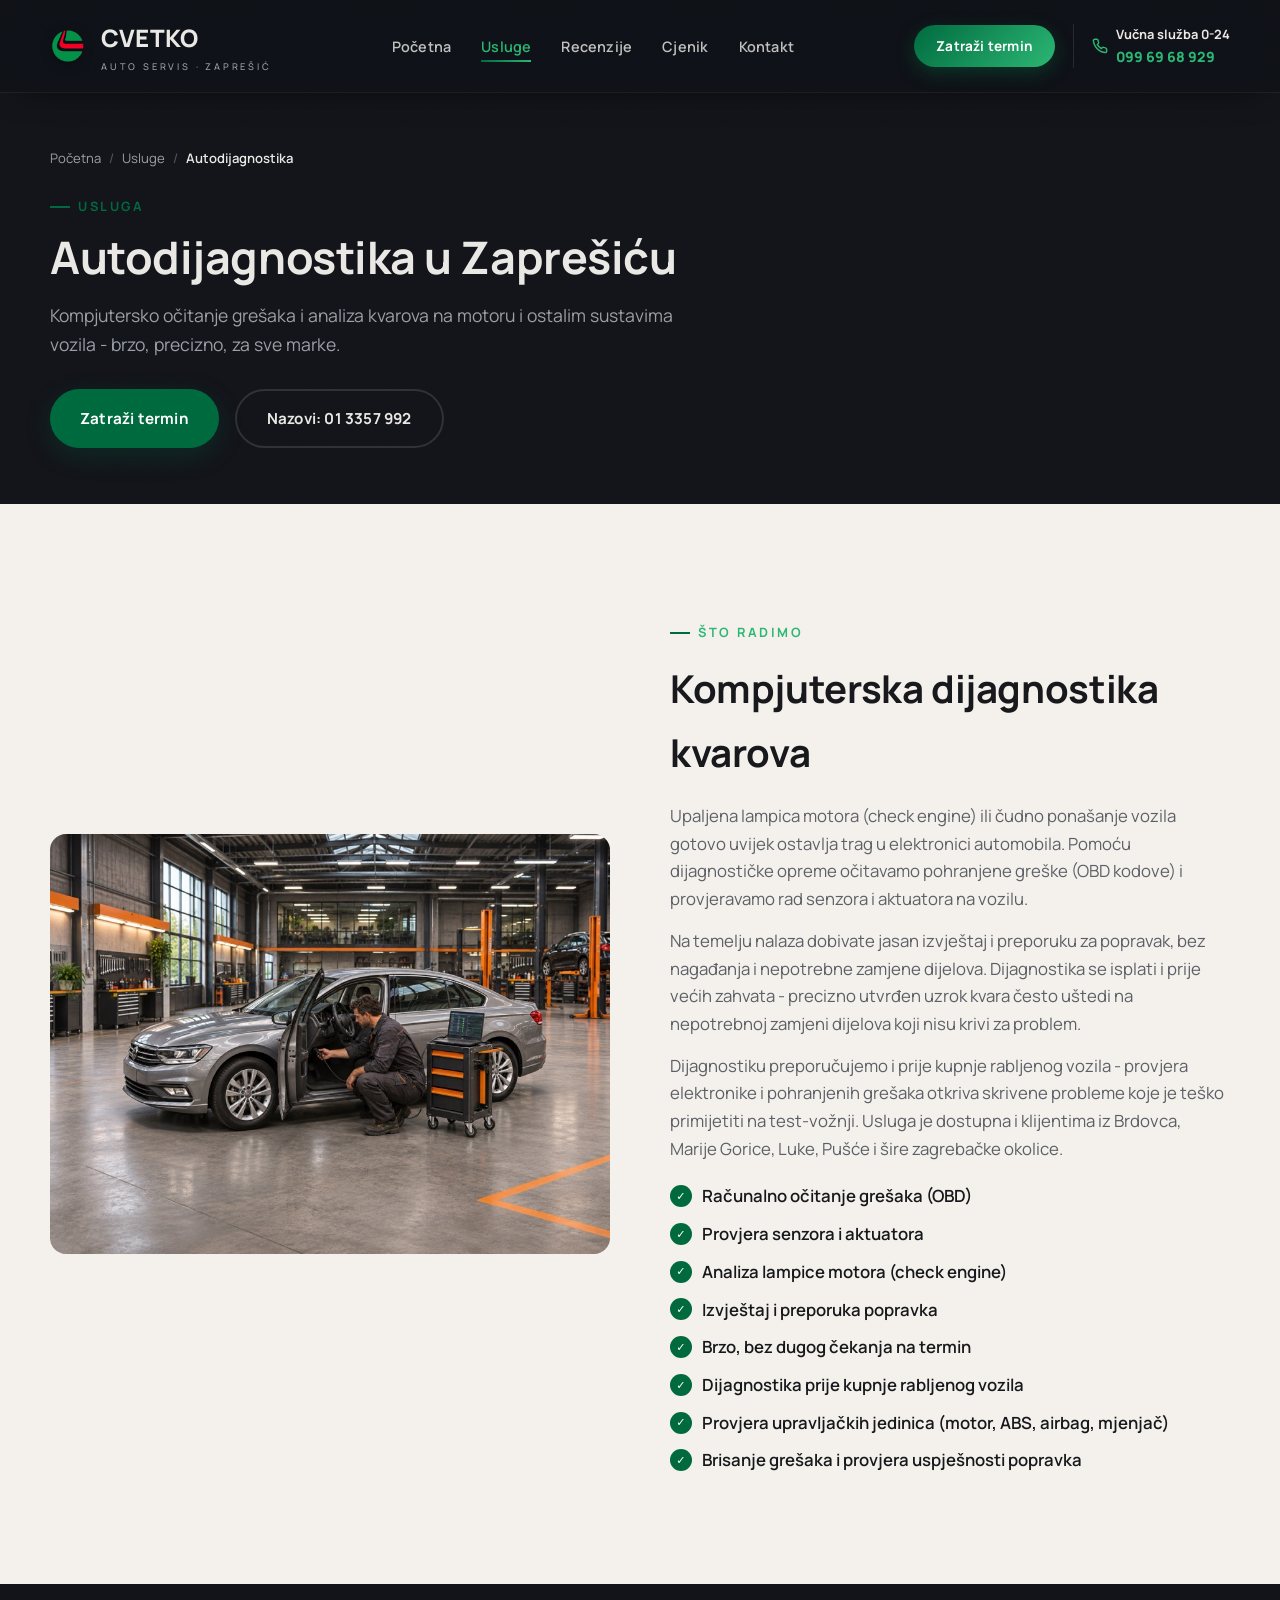
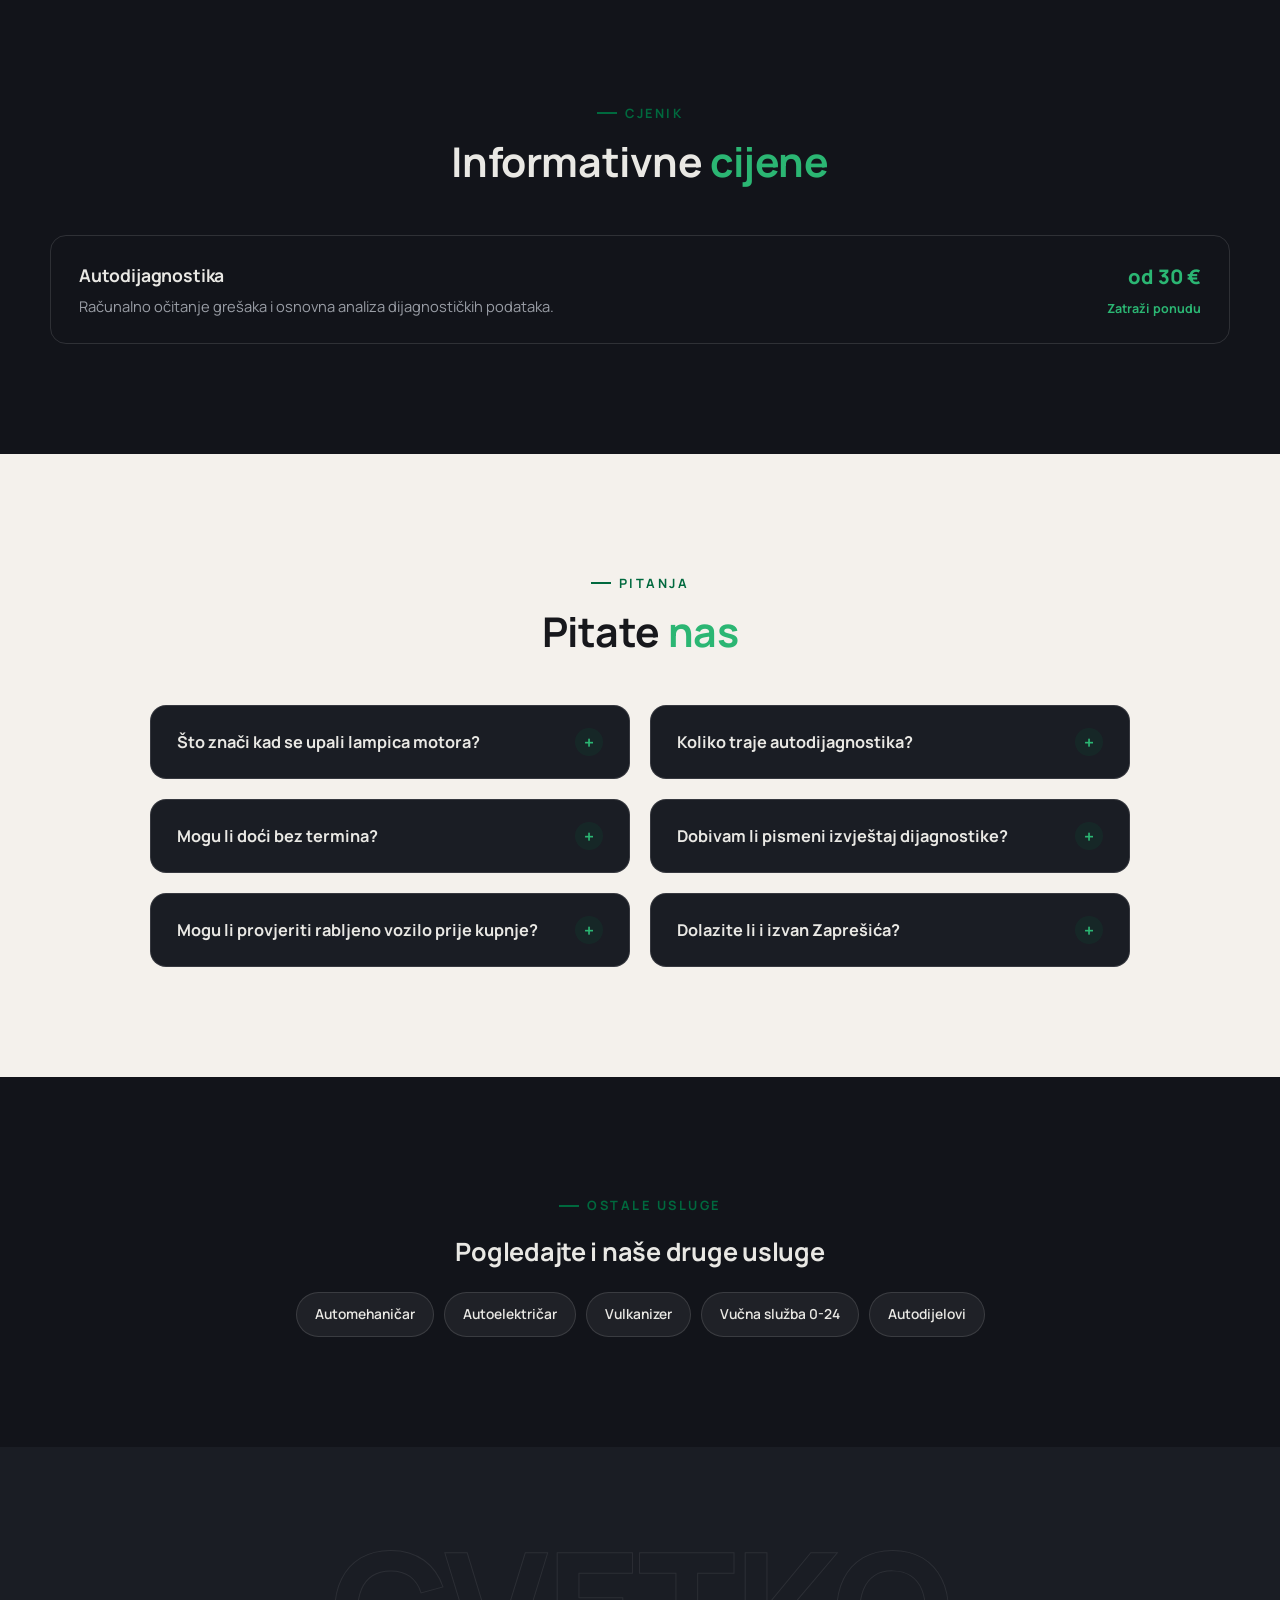
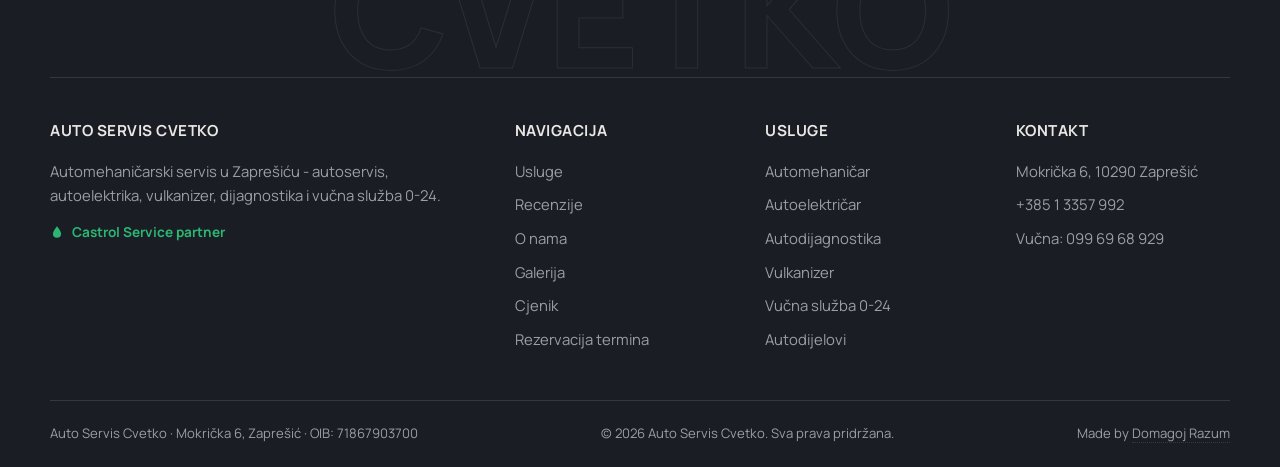
==== commit 9094b2a4: "Richer subpage content, clickable service cards, CSS-only marquee, Castrol navbar logo - Expand all " ====
--- a/usluge/autodijagnostika.html
+++ b/usluge/autodijagnostika.html
@@ -111,13 +111,17 @@
       <span class="eyebrow">Što radimo</span>
       <h2>Kompjuterska dijagnostika kvarova</h2>
       <p>Upaljena lampica motora (check engine) ili čudno ponašanje vozila gotovo uvijek ostavlja trag u elektronici automobila. Pomoću dijagnostičke opreme očitavamo pohranjene greške (OBD kodove) i provjeravamo rad senzora i aktuatora na vozilu.</p>
-      <p>Na temelju nalaza dobivate jasan izvještaj i preporuku za popravak, bez nagađanja i nepotrebne zamjene dijelova.</p>
+      <p>Na temelju nalaza dobivate jasan izvještaj i preporuku za popravak, bez nagađanja i nepotrebne zamjene dijelova. Dijagnostika se isplati i prije većih zahvata - precizno utvrđen uzrok kvara često uštedi na nepotrebnoj zamjeni dijelova koji nisu krivi za problem.</p>
+      <p>Dijagnostiku preporučujemo i prije kupnje rabljenog vozila - provjera elektronike i pohranjenih grešaka otkriva skrivene probleme koje je teško primijetiti na test-vožnji. Usluga je dostupna i klijentima iz Brdovca, Marije Gorice, Luke, Pušće i šire zagrebačke okolice.</p>
       <ul class="about-list">
         <li>Računalno očitanje grešaka (OBD)</li>
         <li>Provjera senzora i aktuatora</li>
         <li>Analiza lampice motora (check engine)</li>
         <li>Izvještaj i preporuka popravka</li>
         <li>Brzo, bez dugog čekanja na termin</li>
+        <li>Dijagnostika prije kupnje rabljenog vozila</li>
+        <li>Provjera upravljačkih jedinica (motor, ABS, airbag, mjenjač)</li>
+        <li>Brisanje grešaka i provjera uspješnosti popravka</li>
       </ul>
     </div>
   </div>
@@ -156,6 +160,18 @@
       <details>
         <summary>Mogu li doći bez termina?</summary>
         <p>Preporučujemo prethodno zakazivanje telefonski na +385 1 3357 992 kako bismo vam osigurali termin bez čekanja.</p>
+      </details>
+      <details>
+        <summary>Dobivam li pismeni izvještaj dijagnostike?</summary>
+        <p>Da, nakon provjere dobivate jasan izvještaj s pronađenim greškama i preporukom za popravak.</p>
+      </details>
+      <details>
+        <summary>Mogu li provjeriti rabljeno vozilo prije kupnje?</summary>
+        <p>Da, dijagnostika prije kupnje rabljenog vozila pomaže otkriti skrivene kvarove i uštedjeti na naknadnim popravcima.</p>
+      </details>
+      <details>
+        <summary>Dolazite li i izvan Zaprešića?</summary>
+        <p>Dijagnostiku obavljamo i za klijente iz okolnih mjesta poput Brdovca, Marije Gorice, Luke i Pušće - javite nam se za dogovor oko termina.</p>
       </details>
     </div>
   </div>
@@ -229,7 +245,7 @@
 <div class="callbar">
   <a class="call" href="tel:+38513357992">
     <svg viewBox="0 0 24 24" fill="none" stroke="currentColor" stroke-width="2.2"><path d="M22 16.9v3a2 2 0 0 1-2.2 2 19.8 19.8 0 0 1-8.6-3.1 19.5 19.5 0 0 1-6-6A19.8 19.8 0 0 1 2.1 4.2 2 2 0 0 1 4.1 2h3a2 2 0 0 1 2 1.7c.1.9.4 1.8.7 2.7a2 2 0 0 1-.5 2.1L8 9.8a16 16 0 0 0 6 6l1.3-1.3a2 2 0 0 1 2.1-.4c.9.3 1.8.6 2.7.7a2 2 0 0 1 1.7 2z"/></svg>
-    Pozovi
+    Nazovi
   </a>
   <a href="https://www.google.com/maps?q=Mokri%C4%8Dka+6,+10290+Zapre%C5%A1i%C4%87" target="_blank" rel="noopener">
     <svg viewBox="0 0 24 24" fill="none" stroke="currentColor" stroke-width="2.2"><path d="M20 10c0 6-8 12-8 12S4 16 4 10a8 8 0 0 1 16 0z"/><circle cx="12" cy="10" r="3"/></svg>
--- a/css/style.css
+++ b/css/style.css
@@ -228,8 +228,10 @@
 }
 .trust-track {
   display: flex;
+  width: max-content;
   padding: 12px 0;
   will-change: transform;
+  animation: trust-marquee 24s linear infinite;
 }
 .trust-group { display: flex; flex-shrink: 0; }
 .trust-track span {
@@ -239,6 +241,13 @@
   letter-spacing: 0.3px;
   white-space: nowrap;
   margin-right: 48px;
+}
+@keyframes trust-marquee {
+  from { transform: translateX(0); }
+  to { transform: translateX(-50%); }
+}
+@media (prefers-reduced-motion: reduce) {
+  .trust-track { animation: none; }
 }
 
 /* ===== Back to top ===== */
@@ -377,6 +386,7 @@
 .service-card .icon svg { width: 26px; height: 26px; }
 .service-card h3 { font-size: 1.15rem; margin-bottom: 10px; }
 .service-card p { color: var(--text-soft); font-size: 0.96rem; }
+.service-card-link { display: block; color: inherit; text-decoration: none; }
 .service-cta {
   display: inline-flex; align-items: center; gap: 6px;
   margin-top: 18px;
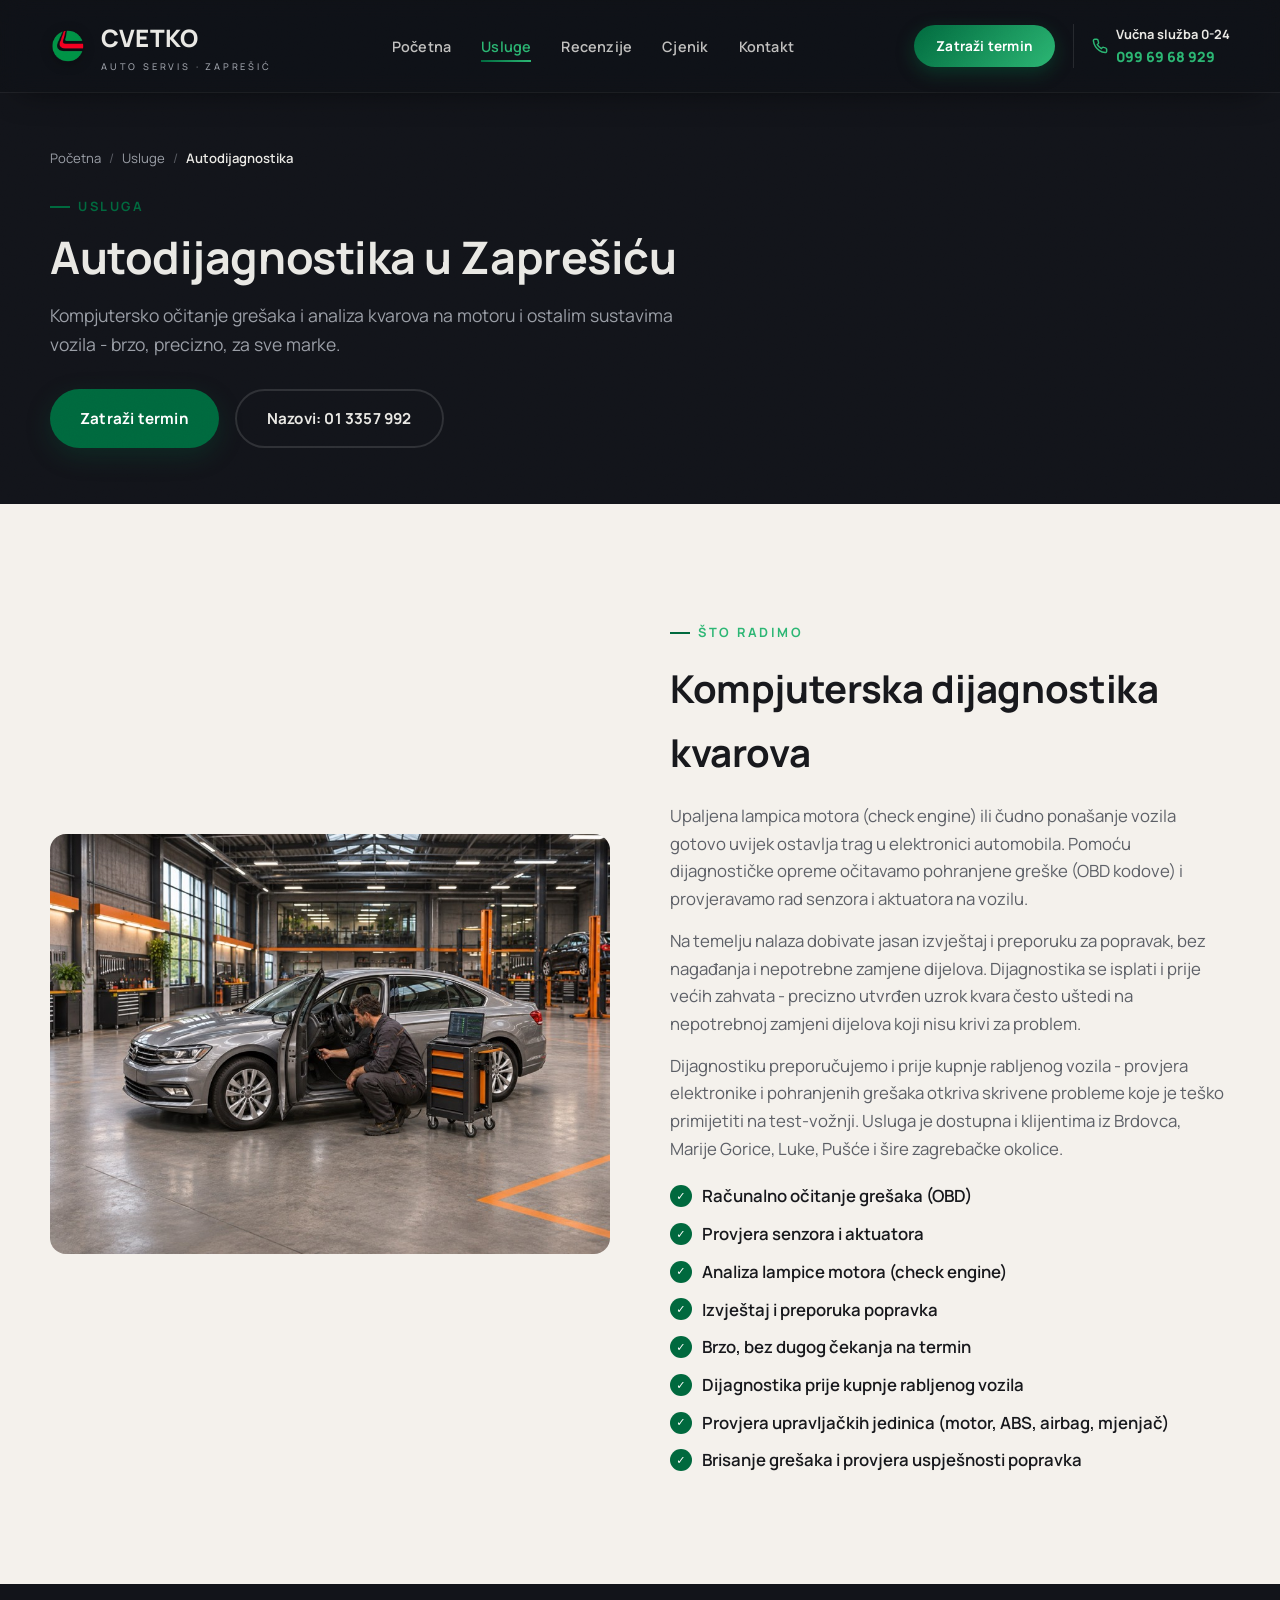
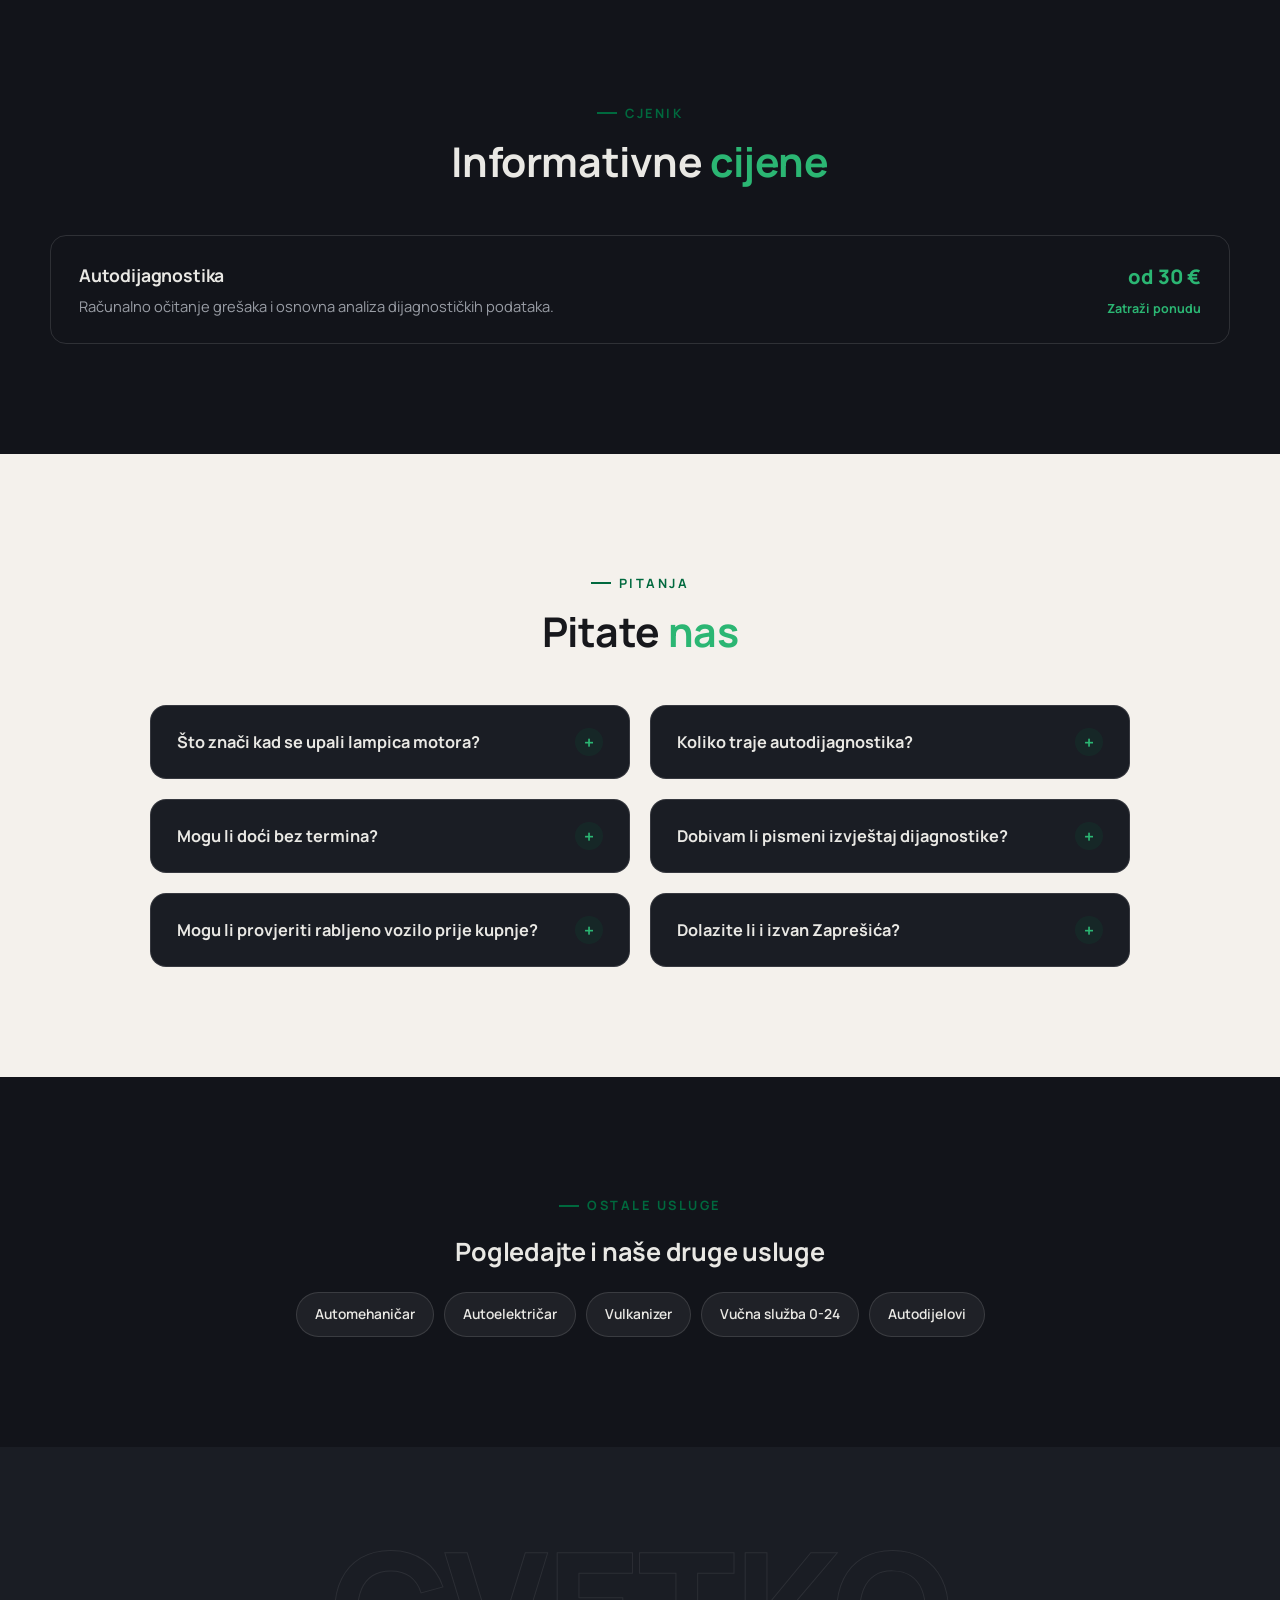
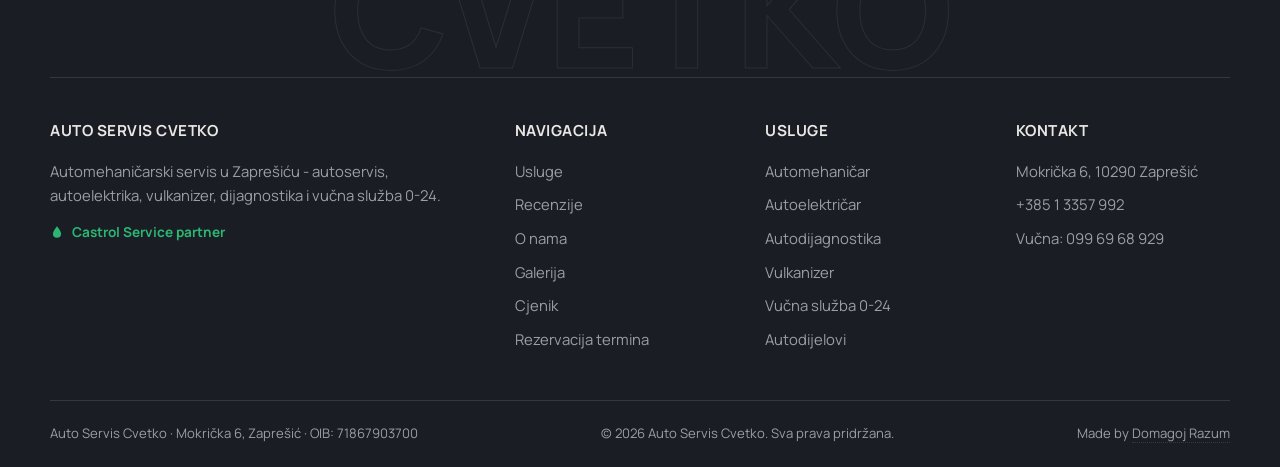
==== commit b6272482: "Cross-browser/perf hardening for Safari & Chrome, desktop & mobile - Add -webkit-backdrop-filter to " ====
--- a/usluge/autodijagnostika.html
+++ b/usluge/autodijagnostika.html
@@ -4,6 +4,8 @@
 <meta charset="UTF-8">
 <meta name="viewport" content="width=device-width, initial-scale=1.0">
 <link rel="icon" type="image/svg+xml" href="../images/favicon.svg">
+<link rel="icon" type="image/png" sizes="32x32" href="../images/favicon-32.png">
+<link rel="apple-touch-icon" href="../images/apple-touch-icon.png">
 <title>Autodijagnostika Zaprešić | Auto Servis Cvetko</title>
 <meta name="description" content="Autodijagnostika u Zaprešiću - kompjutersko očitanje grešaka i analiza kvarova na motoru i ostalim sustavima vozila. Brzo i precizno, za sve marke.">
 <link rel="canonical" href="https://www.autoservis-cvetko.hr/usluge/autodijagnostika.html">
--- a/css/style.css
+++ b/css/style.css
@@ -1,5 +1,5 @@
 /* ===== Reset & tokens ===== */
-* { margin: 0; padding: 0; box-sizing: border-box; }
+* { margin: 0; padding: 0; box-sizing: border-box; -webkit-tap-highlight-color: transparent; }
 
 :root {
   --ink: #12141a;
@@ -221,19 +221,22 @@
 
 /* ===== Trust strip (marquee) ===== */
 .trust-strip {
-  display: flex;
   background: var(--ink-2);
   border-bottom: 1px solid rgba(255,255,255,0.05);
   overflow: hidden;
+  white-space: nowrap;
 }
 .trust-track {
-  display: flex;
+  display: inline-flex;
+  flex-shrink: 0;
   width: max-content;
   padding: 12px 0;
   will-change: transform;
   animation: trust-marquee 24s linear infinite;
-}
-.trust-group { display: flex; flex-shrink: 0; }
+  backface-visibility: hidden;
+  transform: translateZ(0);
+}
+.trust-group { display: inline-flex; flex-shrink: 0; }
 .trust-track span {
   color: var(--text-soft);
   font-size: 0.85rem;
@@ -351,6 +354,7 @@
   padding: 9px 18px;
   font-size: 0.88rem;
   color: var(--text-soft);
+  -webkit-backdrop-filter: blur(4px);
   backdrop-filter: blur(4px);
 }
 .rating-pill .stars { color: var(--orange-2); letter-spacing: 1px; font-size: 0.85rem; }
@@ -670,6 +674,7 @@
   letter-spacing: -2px;
   line-height: 1;
   margin-bottom: -10px;
+  -webkit-user-select: none;
   user-select: none;
 }
 .footer-grid {
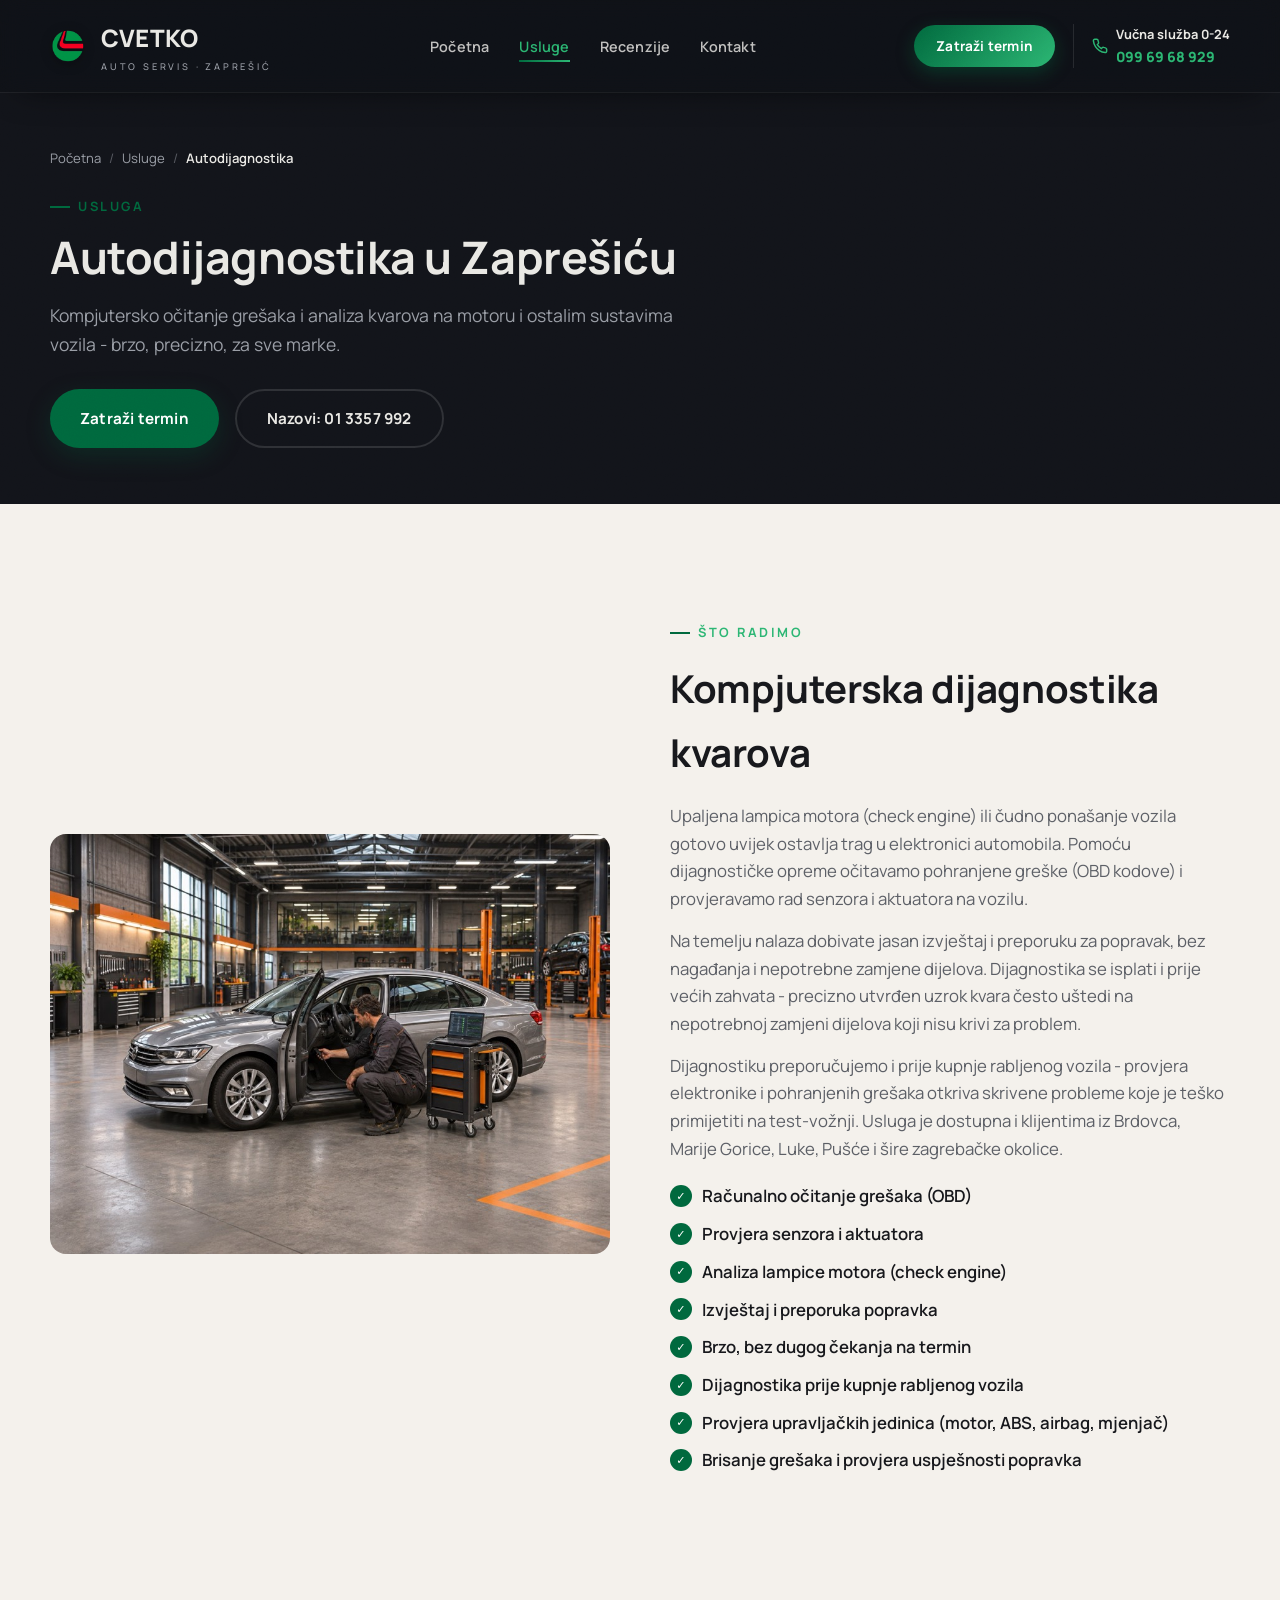
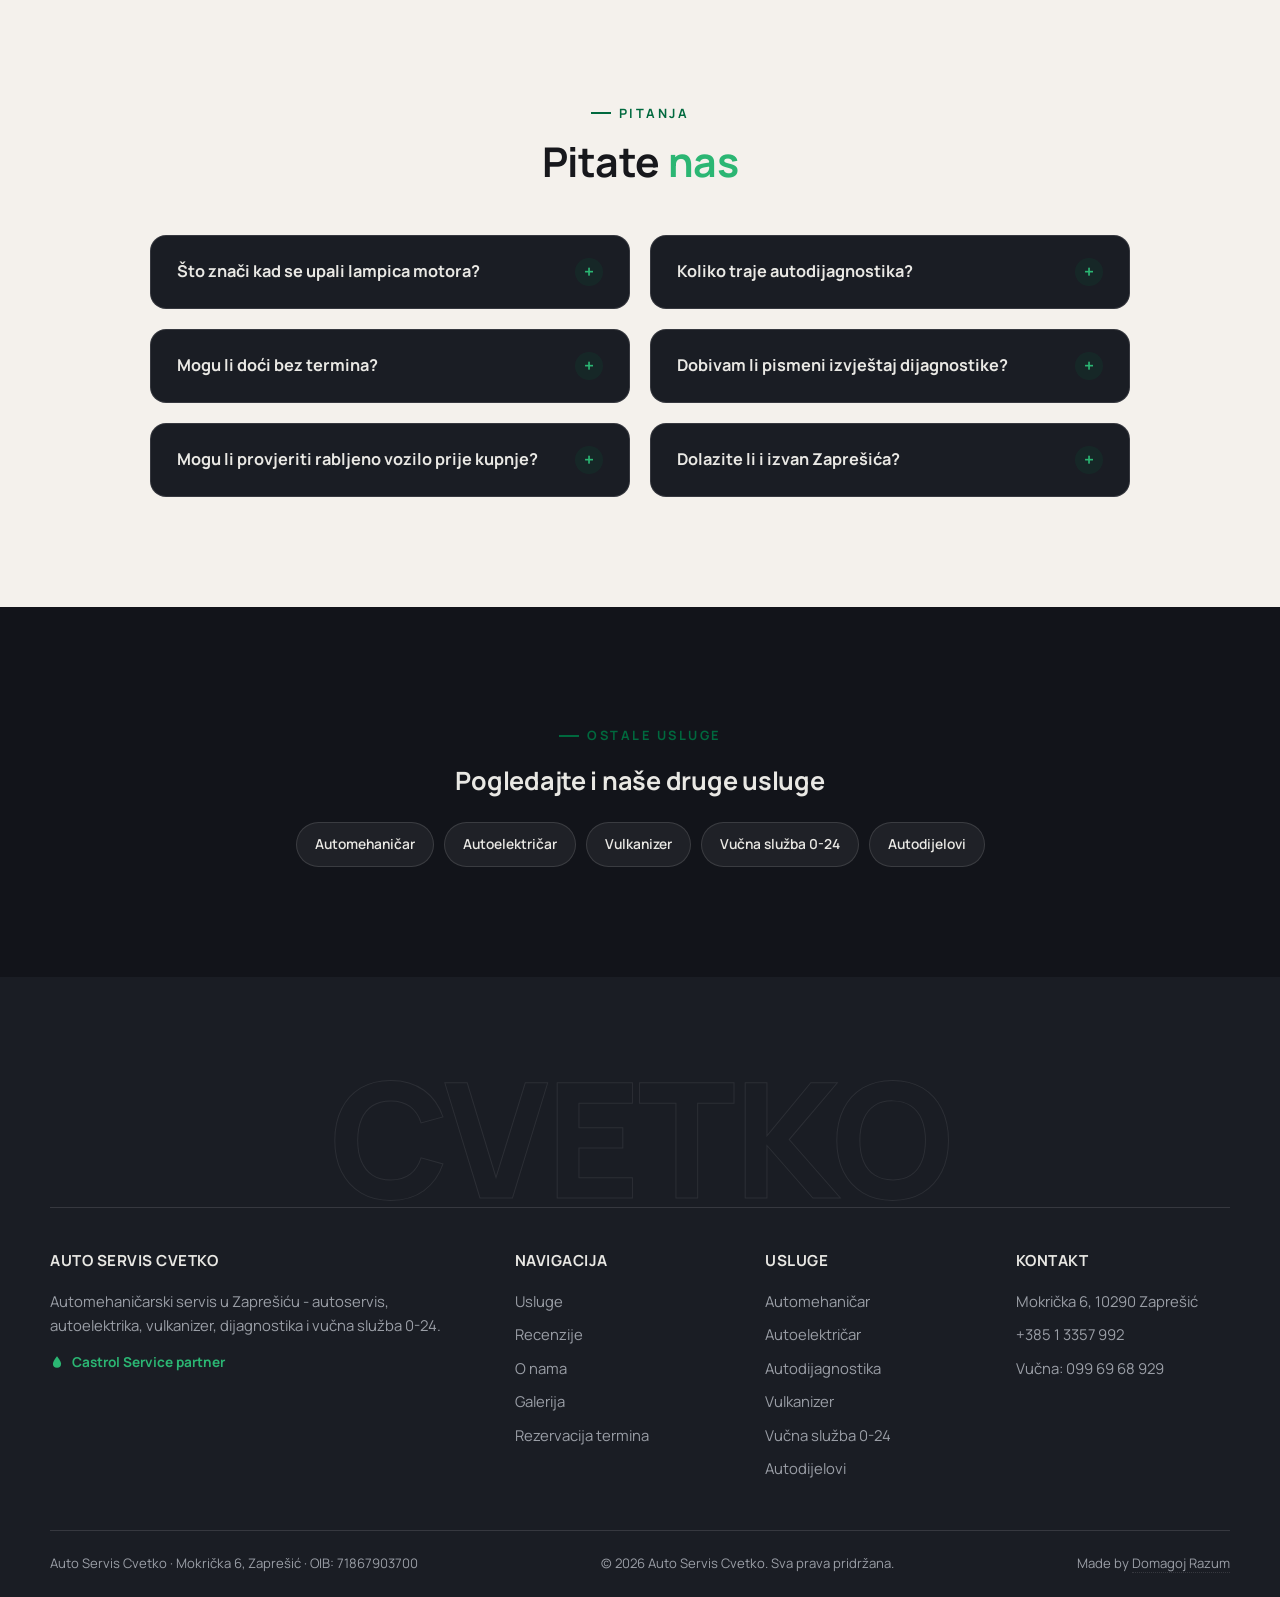
==== commit f2d4a5de: "Remove all price displays across every page Deletes the dedicated pricing section on the homepage an" ====
--- a/usluge/autodijagnostika.html
+++ b/usluge/autodijagnostika.html
@@ -71,7 +71,6 @@
       <li><a href="../index.html#pocetna">Početna</a></li>
       <li><a href="../index.html#usluge" class="active">Usluge</a></li>
       <li><a href="../index.html#recenzije">Recenzije</a></li>
-      <li><a href="../index.html#cjenik">Cjenik</a></li>
       <li><a href="../index.html#kontakt">Kontakt</a></li>
     </ul>
     <div class="nav-cta">
@@ -129,21 +128,6 @@
   </div>
 </section>
 
-<section class="sec">
-  <div class="wrap">
-    <div class="sec-h">
-      <span class="eyebrow">Cjenik</span>
-      <h2>Informativne <span class="serif">cijene</span></h2>
-    </div>
-    <div class="price-list">
-      <div class="price-row">
-        <div><h4>Autodijagnostika</h4><p>Računalno očitanje grešaka i osnovna analiza dijagnostičkih podataka.</p></div>
-        <div class="price-col"><div class="price">od 30 €</div><a href="../index.html?service=Autodijagnostika#rezervacija" class="price-cta">Zatraži ponudu</a></div>
-      </div>
-    </div>
-  </div>
-</section>
-
 <section class="sec sec-light">
   <div class="wrap">
     <div class="sec-h">
@@ -213,8 +197,7 @@
         <li><a href="../index.html#recenzije">Recenzije</a></li>
         <li><a href="../index.html#o-nama">O nama</a></li>
         <li><a href="../index.html#galerija">Galerija</a></li>
-        <li><a href="../index.html#cjenik">Cjenik</a></li>
-        <li><a href="../index.html#rezervacija">Rezervacija termina</a></li>
+          <li><a href="../index.html#rezervacija">Rezervacija termina</a></li>
       </ul>
     </div>
     <div>
--- a/css/style.css
+++ b/css/style.css
@@ -24,7 +24,6 @@
 
 html {
   scroll-behavior: smooth;
-  overflow-x: clip;
 }
 @media (prefers-reduced-motion: reduce) {
   html { scroll-behavior: auto; }
@@ -36,8 +35,15 @@
   background: var(--ink);
   color: var(--text);
   font: 400 1.05rem/1.65 var(--f-sans);
+  position: relative;
+}
+
+/* overflow-x containment lives on <main> (not html/body) because Safari
+   breaks position:sticky on any descendant when an ancestor up to and
+   including html/body has a non-visible overflow - this is what made the
+   sticky header float mid-page / detach from the top on iOS Safari. */
+main {
   overflow-x: clip;
-  position: relative;
 }
 
 /* grain texture overlay */
@@ -219,40 +225,6 @@
 }
 .nav-cta-btn:hover { box-shadow: 0 10px 24px rgba(0,105,62,0.5); transform: translateY(-2px); }
 
-/* ===== Trust strip (marquee) ===== */
-.trust-strip {
-  background: var(--ink-2);
-  border-bottom: 1px solid rgba(255,255,255,0.05);
-  overflow: hidden;
-  white-space: nowrap;
-}
-.trust-track {
-  display: inline-flex;
-  flex-shrink: 0;
-  width: max-content;
-  padding: 12px 0;
-  will-change: transform;
-  animation: trust-marquee 24s linear infinite;
-  backface-visibility: hidden;
-  transform: translateZ(0);
-}
-.trust-group { display: inline-flex; flex-shrink: 0; }
-.trust-track span {
-  color: var(--text-soft);
-  font-size: 0.85rem;
-  font-weight: 600;
-  letter-spacing: 0.3px;
-  white-space: nowrap;
-  margin-right: 48px;
-}
-@keyframes trust-marquee {
-  from { transform: translateX(0); }
-  to { transform: translateX(-50%); }
-}
-@media (prefers-reduced-motion: reduce) {
-  .trust-track { animation: none; }
-}
-
 /* ===== Back to top ===== */
 .back-to-top {
   position: fixed;
@@ -305,6 +277,7 @@
   padding: 72px 0 110px;
   overflow: hidden;
   background:
+    linear-gradient(180deg, rgba(15,17,22,0.92) 0, rgba(15,17,22,0.45) 90px, rgba(15,17,22,0) 220px),
     radial-gradient(ellipse 900px 600px at 80% -10%, rgba(0,105,62,0.18), transparent 60%),
     linear-gradient(90deg, rgba(11,11,13,0.6) 0%, rgba(11,11,13,0.5) 20%, rgba(11,11,13,0.36) 38%, rgba(11,11,13,0.22) 55%, rgba(11,11,13,0.1) 72%, rgba(11,11,13,0.02) 88%, rgba(11,11,13,0) 100%),
     url('../images/hero-bg.jpg') center / cover no-repeat;
@@ -483,34 +456,6 @@
   transition: all 0.2s ease;
 }
 .review-dots button.active { background: var(--orange-2); width: 22px; border-radius: 4px; }
-
-/* ===== Pricing ===== */
-.price-list { display: flex; flex-direction: column; border: 1px solid var(--line-dark); border-radius: var(--r); overflow: hidden; }
-.price-row {
-  display: grid; grid-template-columns: 1fr auto;
-  align-items: center; gap: 16px;
-  padding: 24px 28px;
-  border-bottom: 1px solid var(--line-dark);
-  transition: background 0.2s ease;
-}
-.price-row:last-child { border-bottom: none; }
-.price-row:hover { background: var(--ink-2); }
-.price-row:hover h4 { color: var(--text); }
-.price-row h4 { font-size: 1.1rem; margin-bottom: 4px; }
-.price-row p { color: var(--text-soft); font-size: 0.92rem; }
-.price-col { display: flex; flex-direction: column; align-items: flex-end; gap: 6px; }
-.price-row .price { font-size: 1.25rem; font-weight: 800; color: var(--orange-2); white-space: nowrap; }
-.price-cta { font-size: 0.78rem; font-weight: 700; color: var(--orange-2); white-space: nowrap; }
-.price-cta:hover { text-decoration: underline; }
-.price-note { text-align: center; color: var(--text-soft); margin-top: 24px; font-size: 0.9rem; }
-.sec-light .price-row p { color: var(--text-dark-soft); }
-.sec-light .price-row:hover { background: #3c4049; }
-.sec-light .price-row:hover p { color: var(--text-soft); }
-.sec-light .price-row .price { color: var(--orange); }
-.sec-light .price-cta { color: var(--orange); }
-.sec-light .price-row:hover .price,
-.sec-light .price-row:hover .price-cta { color: var(--orange-2); }
-.sec-light .price-note { color: var(--text-dark-soft); }
 
 /* ===== Service sub-page header ===== */
 .page-lead { color: var(--text-soft); max-width: 640px; margin: 18px 0 30px; font-size: 1.1rem; }
@@ -742,10 +687,8 @@
   .footer-grid { grid-template-columns: 1fr; }
   .sec { padding: 70px 0; }
   .hero { padding: 110px 0 70px; }
-  .price-row { grid-template-columns: 1fr; gap: 6px; }
-  .price-col { flex-direction: row; align-items: center; gap: 14px; }
   .about-media .badge { bottom: 16px; left: 16px; padding: 14px 18px; }
-  .service-cta, .price-cta { padding: 6px 0; }
+  .service-cta { padding: 6px 0; }
   .sec-compact { padding: 44px 0; }
   .service-card { padding: 26px 22px; }
   .gallery-item img { height: 200px; }
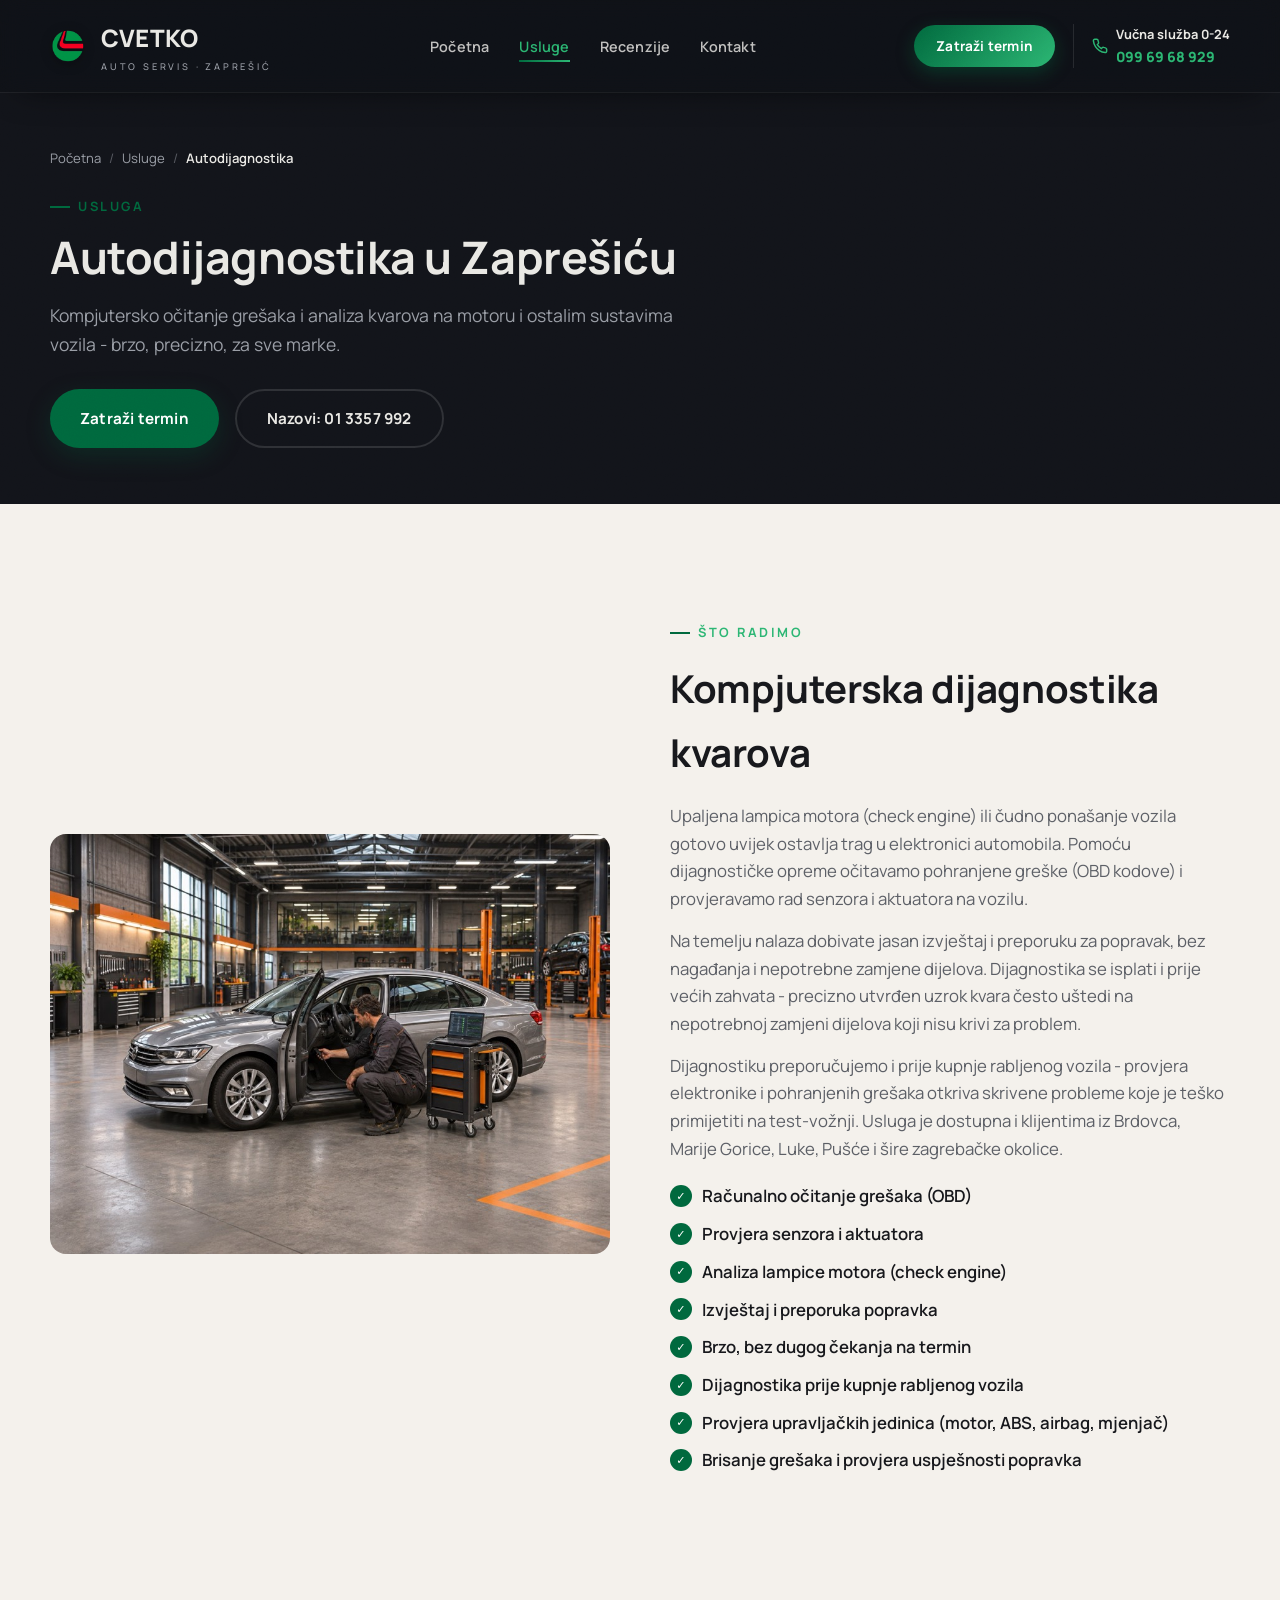
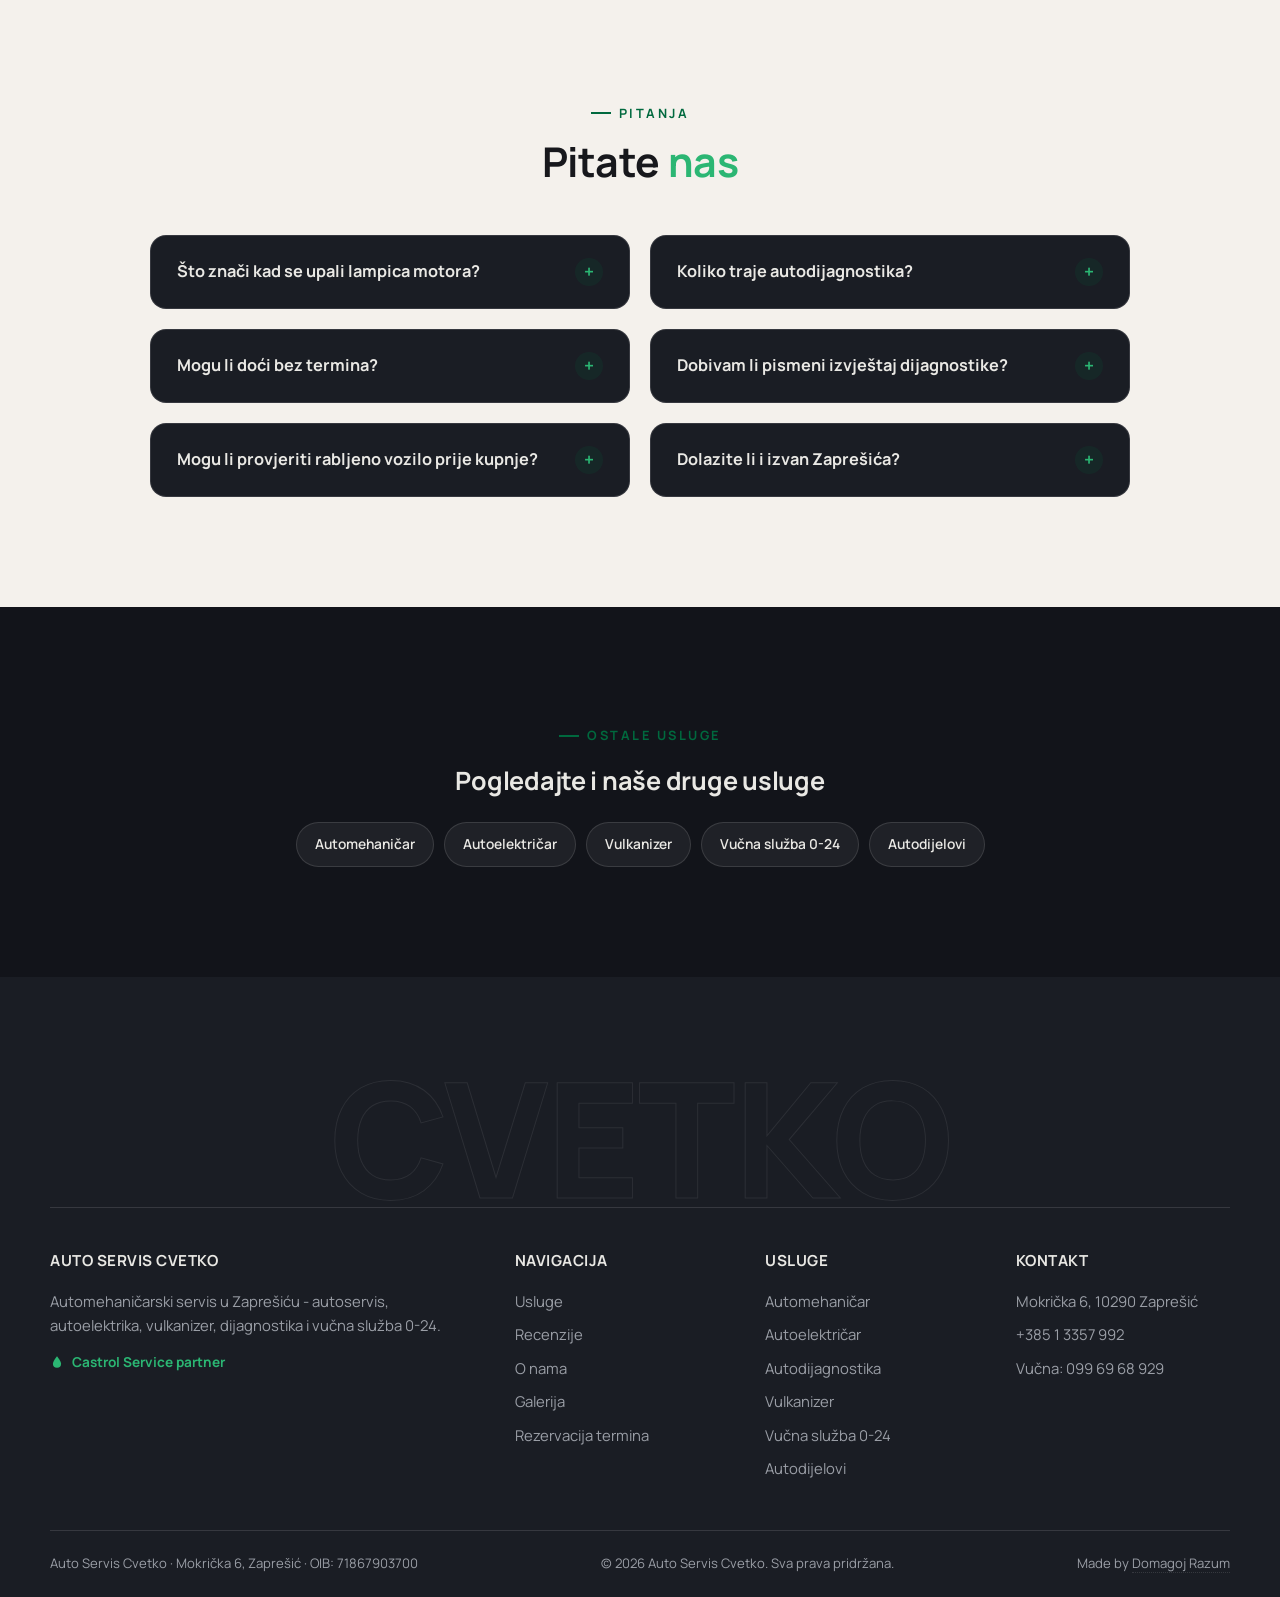
==== commit c6c8e188: "Fix Safari sticky header detaching by separating backdrop-filter from sticky element WebKit has a do" ====
--- a/usluge/autodijagnostika.html
+++ b/usluge/autodijagnostika.html
@@ -2,7 +2,7 @@
 <html lang="hr">
 <head>
 <meta charset="UTF-8">
-<meta name="viewport" content="width=device-width, initial-scale=1.0">
+<meta name="viewport" content="width=device-width, initial-scale=1.0, viewport-fit=cover">
 <link rel="icon" type="image/svg+xml" href="../images/favicon.svg">
 <link rel="icon" type="image/png" sizes="32x32" href="../images/favicon-32.png">
 <link rel="apple-touch-icon" href="../images/apple-touch-icon.png">
@@ -62,26 +62,28 @@
 <div class="scroll-progress" aria-hidden="true"><span></span></div>
 
 <header class="site-header">
-  <nav class="navbar wrap">
-    <a href="../index.html#pocetna" class="logo">
-      <img src="../images/castrol-logo.png" alt="Castrol" class="mark">
-      <span>CVETKO<span class="sub">Auto Servis &middot; Zaprešić</span></span>
-    </a>
-    <ul class="nav-links">
-      <li><a href="../index.html#pocetna">Početna</a></li>
-      <li><a href="../index.html#usluge" class="active">Usluge</a></li>
-      <li><a href="../index.html#recenzije">Recenzije</a></li>
-      <li><a href="../index.html#kontakt">Kontakt</a></li>
-    </ul>
-    <div class="nav-cta">
-      <a href="../index.html?service=Autodijagnostika#rezervacija" class="nav-cta-btn">Zatraži termin</a>
-      <a href="tel:+385996968929" class="phone phone-tow">
-        <span class="phone-tow-icon" aria-hidden="true"><svg viewBox="0 0 24 24" fill="none" stroke="currentColor" stroke-width="2.2"><path d="M22 16.9v3a2 2 0 0 1-2.2 2 19.8 19.8 0 0 1-8.6-3.1 19.5 19.5 0 0 1-6-6A19.8 19.8 0 0 1 2.1 4.2 2 2 0 0 1 4.1 2h3a2 2 0 0 1 2 1.7c.1.9.4 1.8.7 2.7a2 2 0 0 1-.5 2.1L8 9.8a16 16 0 0 0 6 6l1.3-1.3a2 2 0 0 1 2.1-.4c.9.3 1.8.6 2.7.7a2 2 0 0 1 1.7 2z"/></svg></span>
-        <span class="phone-tow-text">Vučna služba 0-24<small>099 69 68 929</small></span>
+  <div class="site-header-glass">
+    <nav class="navbar wrap">
+      <a href="../index.html#pocetna" class="logo">
+        <img src="../images/castrol-logo.png" alt="Castrol" class="mark">
+        <span>CVETKO<span class="sub">Auto Servis &middot; Zaprešić</span></span>
       </a>
-      <button class="hamburger" aria-label="Meni"><span></span><span></span><span></span></button>
-    </div>
-  </nav>
+      <ul class="nav-links">
+        <li><a href="../index.html#pocetna">Početna</a></li>
+        <li><a href="../index.html#usluge" class="active">Usluge</a></li>
+        <li><a href="../index.html#recenzije">Recenzije</a></li>
+        <li><a href="../index.html#kontakt">Kontakt</a></li>
+      </ul>
+      <div class="nav-cta">
+        <a href="../index.html?service=Autodijagnostika#rezervacija" class="nav-cta-btn">Zatraži termin</a>
+        <a href="tel:+385996968929" class="phone phone-tow">
+          <span class="phone-tow-icon" aria-hidden="true"><svg viewBox="0 0 24 24" fill="none" stroke="currentColor" stroke-width="2.2"><path d="M22 16.9v3a2 2 0 0 1-2.2 2 19.8 19.8 0 0 1-8.6-3.1 19.5 19.5 0 0 1-6-6A19.8 19.8 0 0 1 2.1 4.2 2 2 0 0 1 4.1 2h3a2 2 0 0 1 2 1.7c.1.9.4 1.8.7 2.7a2 2 0 0 1-.5 2.1L8 9.8a16 16 0 0 0 6 6l1.3-1.3a2 2 0 0 1 2.1-.4c.9.3 1.8.6 2.7.7a2 2 0 0 1 1.7 2z"/></svg></span>
+          <span class="phone-tow-text">Vučna služba 0-24<small>099 69 68 929</small></span>
+        </a>
+        <button class="hamburger" aria-label="Meni"><span></span><span></span><span></span></button>
+      </div>
+    </nav>
+  </div>
 </header>
 
 <main>
--- a/css/style.css
+++ b/css/style.css
@@ -141,6 +141,11 @@
   position: sticky;
   top: 0;
   z-index: 100;
+}
+/* Safari/WebKit bug: backdrop-filter on the same element as position: sticky
+   (or fixed) can break the sticky positioning itself. Keep the blur/background
+   on an inner wrapper instead, so the sticky box stays plain. */
+.site-header-glass {
   background: rgba(15,17,22,0.78);
   backdrop-filter: blur(14px) saturate(140%);
   -webkit-backdrop-filter: blur(14px) saturate(140%);
@@ -649,6 +654,9 @@
   background: var(--ink-2);
   border-top: 1px solid var(--line-dark);
   padding: 10px 14px;
+  /* iOS Safari: pad for the home-indicator / bottom chrome so content doesn't
+     sit underneath it. Requires viewport-fit=cover in the viewport meta tag. */
+  padding-bottom: calc(10px + env(safe-area-inset-bottom));
   gap: 10px;
 }
 .callbar a {
@@ -677,7 +685,7 @@
   }
   .nav-links.open a { display: block; padding: 12px 0; }
   .callbar { display: flex; }
-  body { padding-bottom: 72px; }
+  body { padding-bottom: calc(72px + env(safe-area-inset-bottom)); }
   .back-to-top { bottom: 84px; right: 16px; }
 }
 
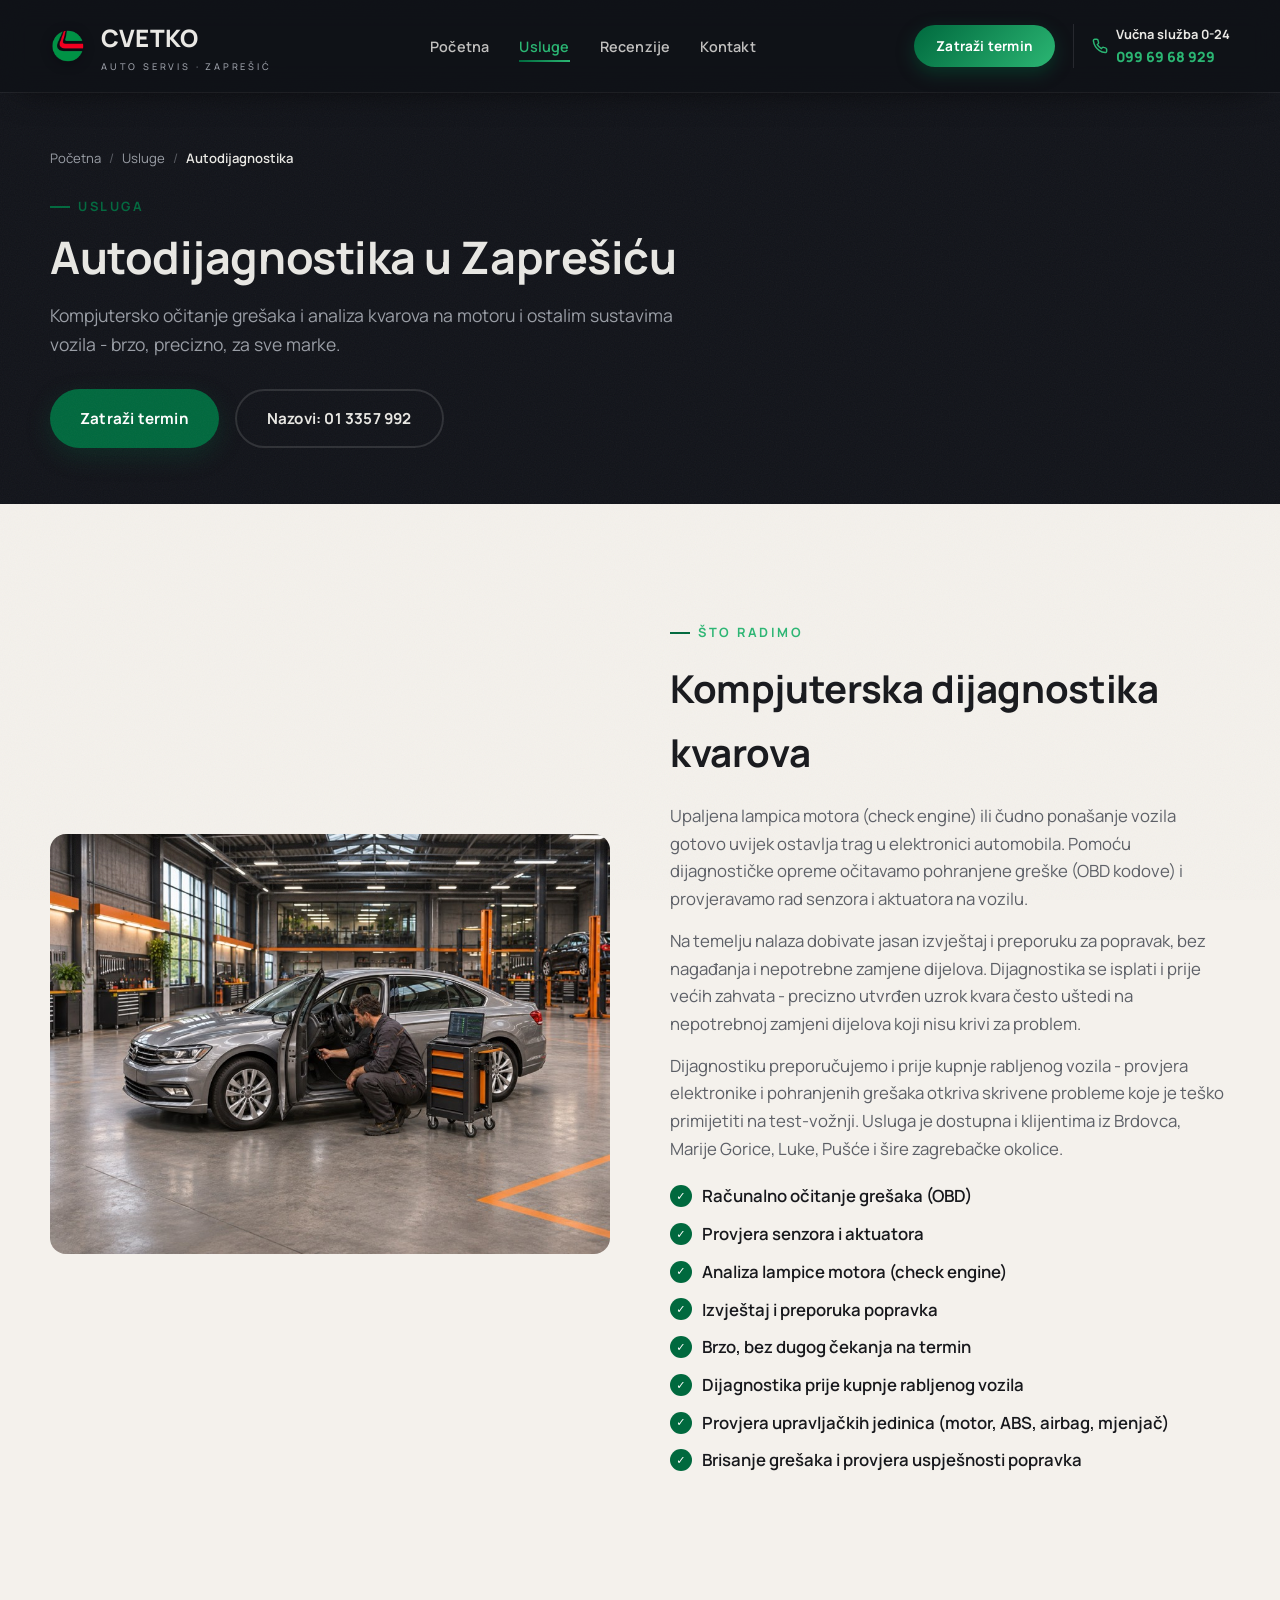
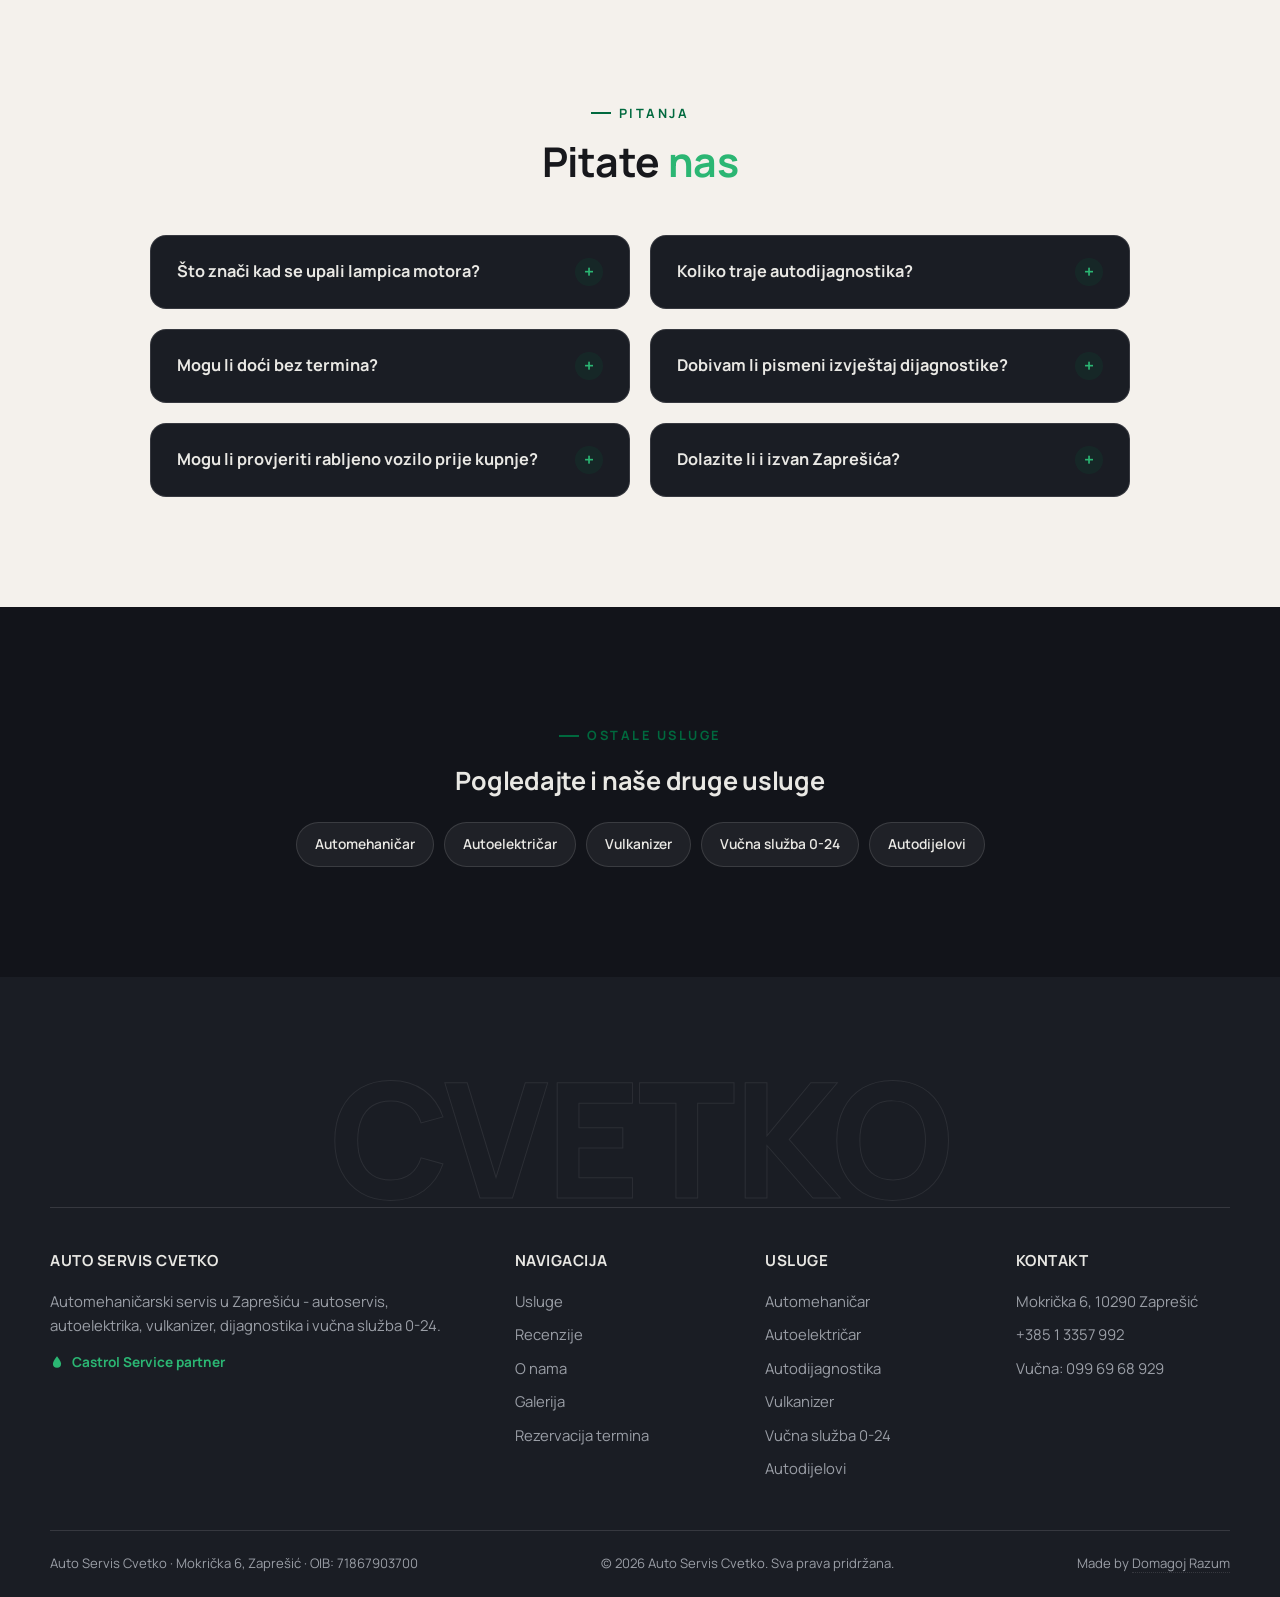
==== commit aed7a6d4: "Point all canonical/OG/sitemap URLs at the real domain, stop Cloudflare .html redirects Every canoni" ====
--- a/usluge/autodijagnostika.html
+++ b/usluge/autodijagnostika.html
@@ -8,15 +8,15 @@
 <link rel="apple-touch-icon" href="../images/apple-touch-icon.png">
 <title>Autodijagnostika Zaprešić | Auto Servis Cvetko</title>
 <meta name="description" content="Autodijagnostika u Zaprešiću - kompjutersko očitanje grešaka i analiza kvarova na motoru i ostalim sustavima vozila. Brzo i precizno, za sve marke.">
-<link rel="canonical" href="https://www.autoservis-cvetko.hr/usluge/autodijagnostika.html">
+<link rel="canonical" href="https://servis-cvetko.com/usluge/autodijagnostika.html">
 <meta name="theme-color" content="#00693e">
 <meta property="og:type" content="website">
 <meta property="og:site_name" content="Auto Servis Cvetko">
 <meta property="og:locale" content="hr_HR">
 <meta property="og:title" content="Autodijagnostika Zaprešić | Auto Servis Cvetko">
 <meta property="og:description" content="Kompjutersko očitanje grešaka i analiza kvarova na motoru i ostalim sustavima vozila u Zaprešiću.">
-<meta property="og:url" content="https://www.autoservis-cvetko.hr/usluge/autodijagnostika.html">
-<meta property="og:image" content="https://www.autoservis-cvetko.hr/images/hero-bg.jpg">
+<meta property="og:url" content="https://servis-cvetko.com/usluge/autodijagnostika.html">
+<meta property="og:image" content="https://servis-cvetko.com/images/hero-bg.jpg">
 <meta name="twitter:card" content="summary_large_image">
 <link rel="preconnect" href="https://fonts.googleapis.com">
 <link rel="preconnect" href="https://fonts.gstatic.com" crossorigin>
@@ -42,7 +42,7 @@
     }
   },
   "areaServed": "Zaprešić",
-  "url": "https://www.autoservis-cvetko.hr/usluge/autodijagnostika.html"
+  "url": "https://servis-cvetko.com/usluge/autodijagnostika.html"
 }
 </script>
 <script type="application/ld+json">
@@ -50,9 +50,9 @@
   "@context": "https://schema.org",
   "@type": "BreadcrumbList",
   "itemListElement": [
-    { "@type": "ListItem", "position": 1, "name": "Početna", "item": "https://www.autoservis-cvetko.hr/" },
-    { "@type": "ListItem", "position": 2, "name": "Usluge", "item": "https://www.autoservis-cvetko.hr/#usluge" },
-    { "@type": "ListItem", "position": 3, "name": "Autodijagnostika", "item": "https://www.autoservis-cvetko.hr/usluge/autodijagnostika.html" }
+    { "@type": "ListItem", "position": 1, "name": "Početna", "item": "https://servis-cvetko.com/" },
+    { "@type": "ListItem", "position": 2, "name": "Usluge", "item": "https://servis-cvetko.com/#usluge" },
+    { "@type": "ListItem", "position": 3, "name": "Autodijagnostika", "item": "https://servis-cvetko.com/usluge/autodijagnostika.html" }
   ]
 }
 </script>
--- a/css/style.css
+++ b/css/style.css
@@ -46,15 +46,23 @@
   overflow-x: clip;
 }
 
-/* grain texture overlay */
+/* Grain texture overlay.
+   NOTE: this used to have mix-blend-mode: overlay and z-index: 200, which was
+   almost certainly the real cause of the sticky header detaching on iOS Safari.
+   A blended, full-viewport fixed layer painted ON TOP of the header forces
+   WebKit to rasterise the whole page (header included) into one isolated group
+   so it can compute the blend. Once the header is merged into that group it no
+   longer gets its own composited layer, so Safari's scrolling thread cannot
+   offset it while scrolling - it paints at a stale position, i.e. "floats"
+   mid-page. Dropping the blend and moving the grain BELOW the header/callbar
+   lets the header be composited independently again. */
 body::before {
   content: "";
   position: fixed;
   inset: 0;
   pointer-events: none;
-  z-index: 200;
+  z-index: 1;
   opacity: 0.045;
-  mix-blend-mode: overlay;
   background-image: url("data:image/svg+xml,%3Csvg xmlns='http://www.w3.org/2000/svg' width='160' height='160'%3E%3Cfilter id='n'%3E%3CfeTurbulence type='fractalNoise' baseFrequency='.85' numOctaves='2' stitchTiles='stitch'/%3E%3C/filter%3E%3Crect width='100%25' height='100%25' filter='url(%23n)'/%3E%3C/svg%3E");
 }
 
@@ -280,6 +288,9 @@
 .hero {
   position: relative;
   padding: 72px 0 110px;
+  min-height: 88vh;
+  display: flex;
+  align-items: center;
   overflow: hidden;
   background:
     linear-gradient(180deg, rgba(15,17,22,0.92) 0, rgba(15,17,22,0.45) 90px, rgba(15,17,22,0) 220px),
@@ -424,7 +435,8 @@
 .review-track {
   display: flex; gap: 20px; overflow-x: auto;
   scroll-snap-type: x mandatory; scroll-behavior: smooth;
-  -webkit-overflow-scrolling: touch;
+  /* -webkit-overflow-scrolling: touch removed: it is a no-op on iOS 13+ and
+     only forced an extra composited scrolling layer on older WebKit. */
   padding-bottom: 4px; -ms-overflow-style: none; scrollbar-width: none;
 }
 .review-track::-webkit-scrollbar { display: none; }
@@ -668,6 +680,18 @@
 }
 .callbar a.call { background: var(--orange); border-color: var(--orange); color: #fff; }
 .callbar svg { width: 18px; height: 18px; }
+
+/* iOS 26 Safari: fixed bottom:0 sits above the floating toolbar and the page
+   shows through underneath. Extend the bar's background below the viewport
+   so the area behind the toolbar is solid, not scrolling content. */
+.callbar::after {
+  content: "";
+  position: absolute;
+  left: 0; right: 0;
+  top: 100%;
+  height: 120px;
+  background: var(--ink-2);
+}
 
 /* ===== Responsive ===== */
 @media (max-width: 980px) {
@@ -687,6 +711,11 @@
   .callbar { display: flex; }
   body { padding-bottom: calc(72px + env(safe-area-inset-bottom)); }
   .back-to-top { bottom: 84px; right: 16px; }
+  /* The decorative spinning circle is a permanently animating composited layer.
+     It keeps repainting even once scrolled past, which on iOS piles GPU work
+     onto the same compositor that has to keep the sticky header in place.
+     It is mostly off-screen on phones anyway, so drop it entirely there. */
+  .hero::after { display: none; }
 }
 
 @media (max-width: 760px) {
@@ -694,7 +723,7 @@
   .services-grid, .gallery-grid { grid-template-columns: 1fr; }
   .footer-grid { grid-template-columns: 1fr; }
   .sec { padding: 70px 0; }
-  .hero { padding: 110px 0 70px; }
+  .hero { padding: 110px 0 70px; min-height: 78vh; }
   .about-media .badge { bottom: 16px; left: 16px; padding: 14px 18px; }
   .service-cta { padding: 6px 0; }
   .sec-compact { padding: 44px 0; }
